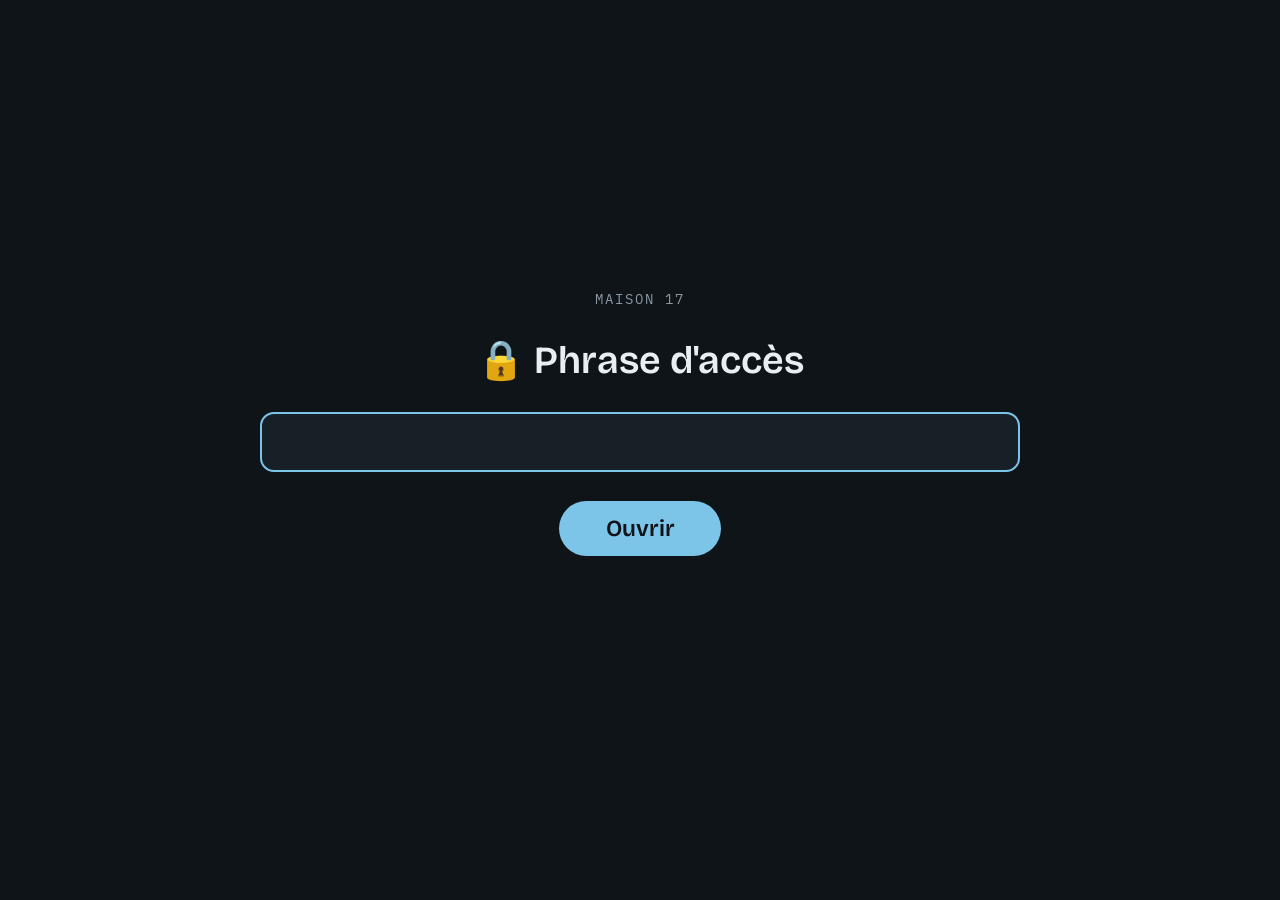
==== index.html @ 0fcbf911 "Données chiffrées : seule la météo reste libre d'accès - Historique, mesures, solaire, chauffage et " ====
<!doctype html>
<html lang="fr">
<head>
<meta charset="utf-8">
<meta name="viewport" content="width=device-width,initial-scale=1,viewport-fit=cover">
<title>Maison en direct</title>
<link rel="preconnect" href="https://fonts.googleapis.com">
<link rel="preconnect" href="https://fonts.gstatic.com" crossorigin>
<link rel="stylesheet" href="https://fonts.googleapis.com/css2?family=Bricolage+Grotesque:opsz,wght@12..96,400;12..96,600;12..96,700&family=IBM+Plex+Mono:wght@400;500&display=swap">
<style>
/* Écran de télé, lu à 3 m : colonne gauche heure + extérieur, grille des pièces à droite. Thème sombre unique pour ménager la dalle. */
:root{
  --u:1vw;                 /* secours pour les télés dont le navigateur ne connaît pas min() */
}
@supports (width:min(1vw,1vh)){:root{--u:min(1vw,1.7778vh);}}
:root{
  /* --u : unité qui tient compte de la hauteur : tout rentre aussi sur un écran plus allongé (iPhone à l'horizontale) */
  --nuit:#0f1418;        /* fond */
  --ardoise:#182027;     /* tuiles */
  --trait:#26313a;       /* séparateurs */
  --craie:#e8eef2;       /* texte principal */
  --brume:#8a99a5;       /* texte secondaire */
  --givre:#7cc4e8;       /* accent : froid / extérieur */
  --ok:#7fd1a0; --tiede:#f0c36a; --alerte:#f08a6a;
  --display:"Bricolage Grotesque",system-ui,"Segoe UI",Roboto,sans-serif;
  --mono:"IBM Plex Mono",ui-monospace,Menlo,Consolas,monospace;
  color-scheme:dark;
}
*{box-sizing:border-box}
html,body{height:100%;margin:0}
/* iPhone à l'horizontale : pas d'agrandissement automatique du texte par Safari */
html{-webkit-text-size-adjust:100%;text-size-adjust:100%}
body{background:var(--nuit);color:var(--craie);font-family:var(--display);overflow:hidden}
.ecran{height:100%;display:grid;grid-template-columns:minmax(0,1fr) minmax(0,2.1fr);gap:calc(var(--u)*2.2);padding:calc(var(--u)*2.6) calc(var(--u)*3.4);transition:transform 2s ease}
/* iPhone à l'horizontale : la page occupe tout l'écran (viewport-fit=cover), on garde le contenu à l'écart de l'encoche et de la barre du bas.
   Ignoré par les télés dont le navigateur ne connaît pas max() : la marge ci-dessus reste. */
@supports (padding:max(1px,2px)){.ecran{padding-left:max(calc(var(--u)*3.4),env(safe-area-inset-left,0px));padding-right:max(calc(var(--u)*3.4),env(safe-area-inset-right,0px));padding-bottom:max(calc(var(--u)*2.6),env(safe-area-inset-bottom,0px))}}
.gauche{display:flex;flex-direction:column;justify-content:space-between;gap:calc(var(--u)*0.7);min-width:0}
.heure{font-size:calc(var(--u)*4.7);font-weight:600;line-height:.9;letter-spacing:-.03em;font-variant-numeric:tabular-nums}
/* Raccourcis vers les autres pages, à droite de l'heure (liste RACCOURCIS en tête du script) */
.entete{display:flex;flex-direction:column}
/* Boutons en une rangée sous la date, de largeur égale, texte jamais coupé */
.raccourcis{display:flex;margin-top:calc(var(--u)*1)}
.raccourcis a{flex:1 1 0;min-width:0;max-width:calc(var(--u)*15);display:flex;flex-direction:column;justify-content:center;align-items:center;text-align:center;font-family:var(--display);font-size:calc(var(--u)*1.1);font-weight:500;line-height:1.15;color:var(--craie);text-decoration:none;background:var(--ardoise);border:2px solid var(--trait);border-radius:calc(var(--u)*0.7);padding:calc(var(--u)*0.45) calc(var(--u)*0.4)}
.raccourcis a+a{margin-left:calc(var(--u)*0.5)}
.raccourcis a:focus,.raccourcis a:hover{border-color:var(--givre);box-shadow:0 0 0 2px var(--givre);outline:none}
.raccourcis a .emo{margin:0 0 .15em;font-size:1.2em;line-height:1}
.raccourcis a span{color:var(--soleil)}
.raccourcis a .w{display:block;font-family:var(--mono);font-size:.8em;margin-top:.1em}
.date{font-size:calc(var(--u)*1.7);color:var(--brume);margin-top:calc(var(--u)*0.6);text-transform:capitalize}
/* Colonne de gauche en cadres, comme les tuiles des pièces */
.carte{background:var(--ardoise);border-radius:calc(var(--u)*0.9);padding:calc(var(--u)*0.75) calc(var(--u)*1.1)}
.dehors{display:flex;flex-direction:column;gap:calc(var(--u)*0.6)}
.vue-meteo .bascule-bloc,.vue-meteo .p15 .entete span{display:none}
.vue-meteo .volet{cursor:default}
.etiquette .lieu{color:var(--givre);text-decoration:none;text-transform:none;letter-spacing:.04em}
.etiquette .lieu:focus,.etiquette .lieu:hover{text-decoration:underline;outline:none}
.etiquette{font-family:var(--mono);font-size:calc(var(--u)*0.95);letter-spacing:.14em;text-transform:uppercase;color:var(--brume)}
.dehors .ligne{display:flex;align-items:center;gap:calc(var(--u)*1.2);margin-top:calc(var(--u)*0.4)}
.dehors .valeur{font-size:calc(var(--u)*4.1);font-weight:600;color:var(--givre);line-height:1;font-variant-numeric:tabular-nums}
.dehors .ciel-act{display:flex;flex:0 1 auto;min-width:0;overflow:hidden;line-height:1;text-align:center}
.dehors .ciel-act div+div{margin-left:calc(var(--u)*0.6)}
.dehors .ciel-act b{display:block;font-size:calc(var(--u)*2.2);font-weight:400}
.dehors .ciel-act span{display:block;margin-top:calc(var(--u)*0.3);font-family:var(--mono);font-size:calc(var(--u)*0.75);color:var(--brume);white-space:nowrap}
.emo{font-style:normal;margin-right:.35em}
.dehors .valeur small{font-size:.45em;font-weight:400;margin-left:.1em}
.dehors .hum{margin-left:auto;text-align:right;line-height:1.15;font-size:calc(var(--u)*1.7);font-variant-numeric:tabular-nums;color:var(--craie)}
.dehors .hum span{display:block;font-family:var(--mono);font-size:.5em;letter-spacing:.12em;text-transform:uppercase;color:var(--brume)}
.pression{font-size:calc(var(--u)*1.5);color:var(--brume);margin-top:calc(var(--u)*0.5);font-variant-numeric:tabular-nums}
.pression b{color:var(--craie);font-weight:600}
.pluie{margin:0;display:grid;grid-template-columns:minmax(0,1fr) auto;align-items:center;gap:calc(var(--u)*1)}
.pluie .resume{font-size:calc(var(--u)*1.4);color:var(--craie);line-height:1.2;padding-bottom:calc(var(--u)*1.1)}   /* recentre le texte sur les barres, sans les heures dessous */
.pluie .resume span{display:block;font-family:var(--mono);font-size:.55em;letter-spacing:.05em;text-transform:uppercase;color:var(--brume);margin-bottom:calc(var(--u)*0.3)}
.pluie .barres{display:flex;gap:calc(var(--u)*0.5);align-items:flex-end}
.pluie .q{display:flex;flex-direction:column;align-items:center;gap:calc(var(--u)*0.3)}
.pluie .b{width:calc(var(--u)*2.4);height:calc(var(--u)*2.4);border-radius:calc(var(--u)*0.3);background:var(--nuit);border:1px solid var(--trait);display:flex;align-items:flex-end;overflow:hidden}
.pluie .b i{display:block;width:100%}
.pluie .b i.sec{height:calc(var(--u)*0.25)!important;background:var(--brume)!important;opacity:.5}
.pluie .h{font-family:var(--mono);font-size:calc(var(--u)*0.75);color:var(--brume)}
/* Pluie dans l'heure de Météo-France : une barre de 9 cases (5 min puis 10 min), comme dans l'appli */
.pluie .mf{width:calc(var(--u)*14);padding-bottom:calc(var(--u)*0.2)}
.pluie .mf .bornes{display:flex;justify-content:space-between;font-family:var(--mono);font-size:calc(var(--u)*0.75);font-weight:500;color:var(--craie);margin-bottom:calc(var(--u)*0.25)}
.pluie .mf .cases{display:flex;height:calc(var(--u)*1.5);border-radius:calc(var(--u)*0.75);overflow:hidden}
.pluie .mf .cases i{display:block;height:100%;min-width:0;margin-left:2px;background:rgba(232,238,242,.13)}
.pluie .mf .cases i:first-child{margin-left:0}
.pluie .mf .reperes{position:relative;height:calc(var(--u)*1.35);font-family:var(--mono);font-size:calc(var(--u)*0.62);color:var(--brume)}
.pluie .mf .reperes span{position:absolute;top:0;padding-top:calc(var(--u)*0.4);transform:translateX(-50%);white-space:nowrap;border-left:1px solid transparent}
.pluie .mf .reperes span:before{content:"";position:absolute;left:50%;top:0;height:calc(var(--u)*0.3);border-left:1px solid var(--brume);opacity:.6}
.tendance{margin-top:calc(var(--u)*0.8)}
.dehors .carte .pression{margin-top:0}
.tendance svg{display:block;width:100%;height:calc(var(--u)*2.6);overflow:visible}
.tendance .graphe{display:grid;grid-template-columns:auto minmax(0,1fr) auto;gap:calc(var(--u)*0.6);align-items:stretch}
.tendance .echelle{display:flex;flex-direction:column;justify-content:space-between;font-family:var(--mono);font-size:calc(var(--u)*0.8);color:var(--brume);line-height:1;font-variant-numeric:tabular-nums}
.tendance .echelle.g{text-align:right}
.tendance .axe{display:flex;justify-content:space-between;font-family:var(--mono);font-size:calc(var(--u)*0.8);color:var(--brume);margin-top:calc(var(--u)*0.6)}

.jours{display:flex;flex-direction:column;gap:calc(var(--u)*0.12);margin-top:calc(var(--u)*0.35)}
.jour{display:grid;grid-template-columns:calc(var(--u)*4.2) minmax(0,1fr);align-items:center;gap:0 calc(var(--u)*0.8);font-size:calc(var(--u)*1.15);line-height:1.25}
.jour .j{color:var(--brume);text-transform:capitalize}
/* Évolution du temps dans la journée : un emoji par créneau (HEURES_JOUR) */
.jour .tps{display:flex;align-items:center;font-size:1.05em;line-height:1;background:rgba(255,255,255,.05);border:1px solid var(--trait);border-radius:calc(var(--u)*0.5);padding:calc(var(--u)*0.03) 0}
.jour .tps i{font-style:normal;flex:1 1 0;width:20%;min-width:0;text-align:center;overflow:hidden}
.jour .tps i.passe{opacity:.35}
.jour.heures{font-family:var(--mono);font-size:calc(var(--u)*0.7);line-height:.8;color:var(--brume)}
.jour.heures .tps{font-size:1em;background:none;border-color:transparent;padding:0}
.jour .tps b{flex:none;font-weight:400;font-size:.95em;font-variant-numeric:tabular-nums;white-space:nowrap;text-align:right}
.jour .tps .mn{width:calc(var(--u)*2.3);color:var(--brume)}
.jour .tps .mx{width:calc(var(--u)*2.6)}
.jour .tps .pl{width:calc(var(--u)*3.6);padding-right:calc(var(--u)*0.4);color:var(--givre);font-family:var(--mono);font-size:.7em}
.jour.heures .tps b{font-size:1em}
.jour.heures .tps .pl{font-size:1.3em}
.etat{font-family:var(--mono);font-size:calc(var(--u)*0.9);color:var(--brume)}
.etat.erreur{color:var(--alerte)}
.pieces{display:grid;grid-template-columns:repeat(4,minmax(0,1fr));grid-auto-rows:1fr;gap:calc(var(--u)*1.2);min-width:0}
.piece{background:var(--ardoise);border-radius:calc(var(--u)*1);padding:calc(var(--u)*1.4) calc(var(--u)*1.6);display:flex;flex-direction:column;justify-content:space-between;gap:calc(var(--u)*0.6);position:relative;min-width:0}
.piece.principale{grid-column:span 2}
.piece h2{margin:0;font-size:calc(var(--u)*1.45);font-weight:600;line-height:1.15}
.temp{font-size:calc(var(--u)*4);font-weight:700;line-height:1;font-variant-numeric:tabular-nums}
.principale .temp{font-size:calc(var(--u)*5.6)}
.temp small{font-size:.45em;font-weight:400;color:var(--brume);margin-left:.08em}
.bas{display:flex;align-items:center;justify-content:space-between;gap:calc(var(--u)*0.8);flex-wrap:wrap}
.pastille{font-family:var(--mono);font-size:calc(var(--u)*0.95);padding:calc(var(--u)*0.25) calc(var(--u)*0.7);border-radius:99px;border:1px solid currentColor;white-space:nowrap}
.p-froid{color:var(--givre)} .p-ok{color:var(--ok)} .p-tiede{color:var(--tiede)} .p-alerte{color:var(--alerte)} .p-gris{color:var(--brume)}
.chauffe{font-size:calc(var(--u)*1.2);color:var(--craie);white-space:nowrap}
.chauffe span{color:var(--brume)}
.humid{font-size:calc(var(--u)*1.5);color:var(--craie);font-variant-numeric:tabular-nums}
.humid span{color:var(--brume);font-size:.75em}
.maj{font-family:var(--mono);font-size:calc(var(--u)*0.85);color:var(--brume)}
/* Volet roulant qui couvre toute la partie intérieure ; fermé par défaut */
.zone{position:relative;min-width:0;overflow:hidden;border-radius:calc(var(--u)*1)}
.zone .pieces{height:100%}
.volet{position:absolute;top:0;right:0;bottom:0;left:0;   /* pas de inset : inconnu des navigateurs des télés Samsung avant 2022 */
  z-index:2;display:flex;flex-direction:column;align-items:center;justify-content:center;gap:calc(var(--u)*1);
  border-radius:calc(var(--u)*1);cursor:pointer;color:var(--craie);text-align:center;
  background:repeating-linear-gradient(180deg,#1b242c 0,#1b242c calc(var(--u)*3.4),#141b21 calc(var(--u)*3.4),#141b21 calc(var(--u)*3.6));
  transition:transform .8s cubic-bezier(.6,0,.3,1),visibility 0s linear 0s}
.volet .grand{font-size:calc(var(--u)*6);line-height:1}
/* Prévisions à 15 jours affichées sur le volet fermé */
.volet.p15{justify-content:flex-start;align-items:stretch;text-align:left;padding:calc(var(--u)*1.8) calc(var(--u)*1.8) calc(var(--u)*2.6)}
.p15 .entete{display:flex;justify-content:space-between;align-items:baseline;gap:calc(var(--u)*1);margin-bottom:calc(var(--u)*1.2)}
.p15 .entete b{font-size:calc(var(--u)*1.9);font-weight:600}
.p15 .entete span{font-family:var(--mono);font-size:calc(var(--u)*0.95);letter-spacing:.12em;text-transform:uppercase;color:var(--brume)}
.p15 .grille{flex:1;display:grid;grid-template-columns:repeat(5,minmax(0,1fr));grid-template-rows:repeat(3,minmax(0,1fr));gap:calc(var(--u)*0.9)}
.p15 .jc{background:rgba(15,20,24,.72);border:1px solid var(--trait);border-radius:calc(var(--u)*0.8);padding:calc(var(--u)*0.9) calc(var(--u)*0.7);display:flex;flex-direction:column;justify-content:space-between;min-width:0}
.p15 .jc.loin{opacity:.6}
.p15 .jc .d{font-size:calc(var(--u)*1.25);color:var(--brume);text-transform:capitalize;white-space:nowrap}
.p15 .jc .d b{color:var(--craie);font-weight:600}
.p15 .jc .e{display:grid;grid-template-columns:repeat(3,minmax(0,1fr));text-align:center;line-height:1}
.p15 .jc .e b{display:block;font-size:calc(var(--u)*2.1);font-weight:400}
.p15 .jc .e span{display:block;margin-top:calc(var(--u)*0.2);font-family:var(--mono);font-size:calc(var(--u)*0.65);color:var(--brume)}
.p15 .jc .c{font-size:calc(var(--u)*1.05);color:var(--brume);white-space:nowrap;overflow:hidden;text-overflow:ellipsis}
.p15 .jc .c i{font-style:normal;font-family:var(--mono);font-size:.9em;color:var(--givre);margin-left:.4em}
.p15 .jc .t4{display:grid;grid-template-columns:repeat(4,minmax(0,1fr));gap:calc(var(--u)*0.35);text-align:center}
.p15 .jc .t4 span{display:block;font-family:var(--mono);font-size:calc(var(--u)*0.68);color:var(--brume);letter-spacing:.04em}
.p15 .jc .t4 .bar{height:calc(var(--u)*2.6);display:flex;align-items:flex-end;justify-content:center;margin-bottom:calc(var(--u)*0.3)}
.p15 .jc .t4 .bar i{display:block;width:58%;border-radius:calc(var(--u)*0.25) calc(var(--u)*0.25) 0 0;min-height:3px}
.p15 .jc .t4 b{display:block;font-size:calc(var(--u)*1.15);font-weight:600;font-variant-numeric:tabular-nums}
.volet .titre{font-size:calc(var(--u)*2.6);font-weight:600}
.volet .aide{font-family:var(--mono);font-size:calc(var(--u)*1);letter-spacing:.12em;text-transform:uppercase;color:var(--brume)}
.volet .poignee{position:absolute;bottom:calc(var(--u)*1.2);width:calc(var(--u)*8);height:calc(var(--u)*0.5);border-radius:99px;background:var(--trait)}
.ouvert .volet{transform:translateY(-101%);visibility:hidden;transition:transform .8s cubic-bezier(.6,0,.3,1),visibility 0s linear .8s}
.ferme .pieces{visibility:hidden}
.bascule{align-self:flex-start;font-family:var(--mono);font-size:calc(var(--u)*0.95);padding:calc(var(--u)*0.4) calc(var(--u)*1.1);border-radius:99px;border:1px solid var(--trait);background:var(--ardoise);color:var(--craie);cursor:pointer}
.bascule:hover{border-color:var(--givre)}
.pied{display:flex;justify-content:space-between;gap:calc(var(--u)*0.6);flex-wrap:wrap}
.ciel-tuile{position:absolute;top:calc(var(--u)*1.1);right:calc(var(--u)*1.3);display:flex;text-align:center;line-height:1}
.ciel-tuile div+div{margin-left:calc(var(--u)*1)}
.ciel-tuile b{display:block;font-size:calc(var(--u)*2.4);font-weight:400}
.ciel-tuile span{display:block;margin-top:calc(var(--u)*0.3);font-family:var(--mono);font-size:calc(var(--u)*0.8);color:var(--brume)}
.pile{font-family:var(--mono);font-size:calc(var(--u)*0.85);color:var(--alerte)}
/* Mise en page « téléphone » en portrait seulement : à l'horizontale, l'iPhone garde la mise en page de la télé, qui tient sur un écran */
@media (max-width:800px) and (orientation:portrait){
  body{overflow:auto}
  .ecran{grid-template-columns:1fr;height:auto;padding:16px}
  .heure{font-size:18vw}.date{font-size:5vw}.dehors .valeur{font-size:14vw}.dehors .hum{font-size:5vw}
  .pieces{grid-template-columns:1fr 1fr}.piece{padding:14px}.piece h2{font-size:4.5vw}.temp,.principale .temp{font-size:11vw}
  .raccourcis{margin-top:3vw}.raccourcis a{max-width:none;font-size:3.4vw;padding:1.8vw 1vw;border-radius:2.5vw}.raccourcis a+a{margin-left:2vw}
  .etiquette,.pastille,.maj,.etat,.pile,.bascule{font-size:3vw}.pression{font-size:3.6vw}.pluie .resume{font-size:4vw}.pluie .mf{width:52vw}.pluie .mf .bornes{font-size:2.6vw}.pluie .mf .cases{height:5vw;border-radius:2.5vw}.pluie .mf .reperes{height:4.5vw;font-size:2.2vw}.pluie .b{width:8vw;height:10vw}.pluie .h{font-size:2.6vw}.p15 .grille{grid-template-columns:repeat(3,minmax(0,1fr));grid-template-rows:none}.p15 .jc .d,.p15 .jc .c{font-size:3.2vw}.p15 .jc .t4 b{font-size:4vw}.p15 .jc .t4 .bar{height:8vw}.p15 .jc .t4 span{font-size:2.4vw}.p15 .jc .e b{font-size:6vw}.p15 .jc .e span{font-size:2.2vw}.p15 .entete b{font-size:5vw}.p15 .entete span{font-size:2.6vw}.tendance svg{height:14vw}.tendance .echelle{font-size:2.6vw}.tendance .axe{font-size:2.6vw}.jour{font-size:4vw;grid-template-columns:11vw minmax(0,1fr)}.jour .tps .mn{width:7vw}.jour .tps .mx{width:8vw}.jour .tps .pl{width:11vw}.jour.heures{font-size:2.6vw}.dehors .ciel-act b{font-size:8vw}.dehors .ciel-act span{font-size:2.4vw}.humid{font-size:4vw}.chauffe{font-size:3.2vw}.ciel-tuile{top:12px;right:12px}.ciel-tuile b{font-size:6vw}.ciel-tuile span{font-size:2.4vw}
}
/* Tuiles teintées selon le confort : chiffre en couleur, bordure et fond légèrement colorés, pastille pleine */
.piece{border-left:calc(var(--u)*0.3) solid var(--c,var(--trait));background:linear-gradient(135deg,var(--fond,var(--ardoise)) 0%,var(--ardoise) 75%)}
.piece .temp{color:var(--c,var(--craie))}
.piece .pastille{background:var(--c,transparent);border-color:var(--c,currentColor);color:var(--nuit);font-weight:500}
.piece .pastille.p-gris{background:transparent;color:var(--brume)}
.piece.e-froid{--c:var(--givre);--fond:#173447}
.piece.e-ok{--c:var(--ok);--fond:#173a2a}
.piece.e-tiede{--c:var(--tiede);--fond:#3d3218}
.piece.e-alerte{--c:var(--alerte);--fond:#43231a}
.piece.vieux{opacity:.7}
/* Téléphone : bordure d'épaisseur fixe, sinon trop fine */
@media (max-width:800px) and (orientation:portrait),(max-height:500px) and (orientation:landscape){.piece{border-left-width:4px}}
/* Téléphone à l'horizontale (écran bas) : tout doit tenir sur la hauteur de l'écran.
   Le bouton « Ouvrir le volet » est retiré (toucher le volet suffit) et la colonne de gauche est un peu resserrée. */
@media (max-height:500px) and (orientation:landscape){
  .ecran{grid-template-rows:minmax(0,1fr)}
  .gauche{overflow:hidden;gap:calc(var(--u)*0.5)}
  .bascule-bloc{display:none}
  .raccourcis{margin-top:calc(var(--u)*0.6)}
  .raccourcis a{padding-top:calc(var(--u)*0.3);padding-bottom:calc(var(--u)*0.3)}
  .dehors{gap:calc(var(--u)*0.5)}
  .tendance{margin-top:calc(var(--u)*0.5)}
  .tendance svg{height:calc(var(--u)*2.2)}
  .tendance .axe{margin-top:calc(var(--u)*0.4)}
  .jour{line-height:1.12}
}
@media (prefers-reduced-motion:reduce){.ecran,.volet{transition:none!important}}
/* ===== Télés anciennes (Samsung 2018…) : navigateur sans grille CSS ni « gap » en flexbox.
   Même mise en page refaite en flexbox, avec des marges à la place des « gap ». Ignoré par les navigateurs récents. ===== */
@supports not (display:grid){
  .ecran{display:flex;align-items:stretch}
  .gauche{flex:1 1 0%;width:0}
  .zone{flex:2.1 1 0%;width:0;margin-left:calc(var(--u)*2.2)}
  .gauche>*{flex-shrink:0}   /* sinon les cadres s'écrasent et se chevauchent */
  .gauche>*+*{margin-top:calc(var(--u)*0.7)}
  .dehors>*+*{margin-top:calc(var(--u)*0.6)}
  .dehors .ligne>*+*{margin-left:calc(var(--u)*1.2)}
  .dehors .ligne .hum{margin-left:auto}
  .pluie{display:flex;align-items:center;justify-content:space-between}
  .pluie .resume{flex:1 1 auto;min-width:0;margin-right:calc(var(--u)*1)}
  .pluie .q+.q{margin-left:calc(var(--u)*0.5)}
  .pluie .q>*+*{margin-top:calc(var(--u)*0.3)}
  .tendance .graphe{display:flex;align-items:stretch}
  .tendance .graphe>div:nth-child(2){flex:1 1 auto;min-width:0;margin:0 calc(var(--u)*0.6)}
  .jours>*+*{margin-top:calc(var(--u)*0.15)}
  .jour{display:flex;align-items:baseline}
  .jour .j{flex:none;width:calc(var(--u)*4.6)}
  .jour .tps{flex:1 1 auto;min-width:0;margin:0 calc(var(--u)*0.8)}
  .jour .tps i{width:20%}
  /* Pièces : 4 par ligne, le salon compte double, sur 2 lignes qui remplissent la hauteur */
  .zone .pieces{position:absolute;top:0;right:0;bottom:0;left:0;height:auto;display:flex;flex-wrap:wrap;align-content:stretch;margin:calc(var(--u)*-0.6)}
  .piece{width:calc(25% - var(--u)*1.2);height:calc(50% - var(--u)*1.2);margin:calc(var(--u)*0.6)}
  .piece.principale{width:calc(50% - var(--u)*1.2)}
  .bas>*+*,.pied>*+*{margin-left:calc(var(--u)*0.8)}
  .volet:not(.p15)>*+*{margin-top:calc(var(--u)*1)}
  /* Volet : 15 jours en 5 colonnes × 3 lignes */
  .p15 .grille{display:flex;flex-wrap:wrap;align-content:stretch;gap:0;margin:calc(var(--u)*-0.45)}
  .p15 .jc{width:calc(20% - var(--u)*0.9);margin:calc(var(--u)*0.45)}
  .p15 .jc .t4{display:flex}
  .p15 .jc .e{display:flex}
  .p15 .jc .e>div{flex:1 1 0%;min-width:0}
  .p15 .jc .t4>div{flex:1 1 0%;min-width:0}
  .p15 .jc .t4>div+div{margin-left:calc(var(--u)*0.35)}
}
</style>
<script>
/* Vue « météo seule » installable comme une appli (iPhone : Partager → Sur l'écran d'accueil ; Android : Installer l'application).
   Pas d'adresse de départ dans le manifeste : l'appli démarre sur l'adresse ouverte, donc avec ?lieu=… si le lien en a un. */
if (/[?&]vue=meteo\b/.test(location.search)) (function(){
  function lien(rel, href, extra){ var l = document.createElement("link"); l.rel = rel; l.href = href; if (extra) l.sizes = extra; document.head.appendChild(l); }
  function meta(nom, val){ var m = document.createElement("meta"); m.name = nom; m.content = val; document.head.appendChild(m); }
  lien("manifest", "app/meteo.webmanifest");
  lien("apple-touch-icon", "app/meteo-180.png", "180x180");
  lien("icon", "app/meteo-192.png", "192x192");
  meta("theme-color", "#0f1418");
  meta("apple-mobile-web-app-capable", "yes");
  meta("mobile-web-app-capable", "yes");
  meta("apple-mobile-web-app-status-bar-style", "black");
  meta("apple-mobile-web-app-title", "Météo");
})();
</script>
<script src="verrou.js"></script>
<script src="veille.js"></script>
</head>
<body>
<main class="ecran" id="ecran">
  <section class="gauche">
    <div class="entete">
      <div>
        <div class="heure" id="heure">--:--</div>
        <div class="date" id="date"></div>
      </div>
      <nav class="raccourcis" id="raccourcis" aria-label="Autres pages"></nav>
    </div>
    <div class="dehors">
      <div class="carte">
        <div class="etiquette"><i class="emo">🌳</i>Dehors<span id="dehors-lieu"></span></div>
        <div class="ligne"><div class="valeur" id="ext-t">--<small>°C</small></div><div class="ciel-act" id="ciel-act" aria-hidden="true"></div><div class="hum" id="ext-h"><i class="emo">💧</i>--</div></div>
      </div>
      <div class="carte"><div class="pluie" id="pluie"></div></div>
      <div class="carte">
        <div class="pression" id="pression"></div>
        <div class="tendance" id="tendance"></div>
      </div>
    </div>
    <div class="previsions carte">
      <div class="etiquette"><i class="emo">📅</i>Prévisions · <a class="lieu" id="lieu" href="lieux.html" onclick="if (VUE_METEO) this.href = 'lieux.html?retour=meteo'">📍 Sainte-Foy-lès-Lyon</a></div>
      <div class="jours" id="jours"><div class="maj">Chargement…</div></div>
    </div>
    <div class="bascule-bloc">
      <button class="bascule" id="bascule" type="button" aria-pressed="false">🏠 Ouvrir le volet</button>
      <div class="etat" id="etat" style="margin-top:calc(var(--u)*0.6)">Connexion à Mobile Alerts…</div>
    </div>
  </section>
  <section class="zone ferme" id="zone">
    <div class="pieces" id="pieces"></div>
    <div class="volet" id="volet" role="button" tabindex="0" aria-label="Ouvrir le volet des températures intérieures">
      <div class="grand">🏠</div>
      <div class="titre">Intérieur</div>
      <div class="aide">Toucher pour afficher les températures</div>
      <div class="poignee"></div>
    </div>
  </section>
</main>

<script>
/* Vue « météo seule » (meteo.html renvoie ici avec ?vue=meteo) : ni capteurs, ni volet, ni liens vers les autres pages */
var VUE_METEO = /[?&]vue=meteo\b/.test(location.search);
if (VUE_METEO) { document.documentElement.classList.add("vue-meteo"); document.title = "Météo"; }
/* ===== Raccourcis vers les autres pages du site (ajouter une ligne pour chaque nouvelle page) ===== */
var RACCOURCIS = [
  { lien: "historique.html", texte: "📈 Courbes" },
  { lien: "energie.html",    texte: "☀️ Énergie", id: "racc-energie" },
  { lien: "bilans.html",     texte: "📊 Bilans" },
  { lien: "photos.html",     texte: "🖼️ Photos" }
];
/* ===== Réglages : tu peux modifier les noms et l'ordre ici ===== */
var CAPTEURS = [
  { id: "salon", cle: "dehors", nom: "Dehors", emo: "🌳", dehors: true },   // sonde extérieure de la station du salon
  { id: "salon", nom: "Salon", emo: "🛋️", exterieur: true },
  { id: "chambre-c", nom: "Chambre C.", emo: "🛏️" },
  { id: "chambre-parents", nom: "Chambre parents", emo: "🛏️" },
  { id: "chambre-y", nom: "Chambre Y.", emo: "🛏️" },
  { id: "bureau", nom: "Bureau", emo: "💻" },
  { id: "sdb-filles", nom: "SdB filles", emo: "🛁", sdb: true },
  { id: "sdb-parents", nom: "SdB parents", emo: "🛁", sdb: true }
];
var RAFRAICHIR_MIN = 7;     // Mobile Alerts met à jour environ toutes les 7 min
var VIEUX_MIN = 45;
var HEURES_JOUR = [7, 10, 13, 16, 19];   // créneaux affichés en emoji pour chaque jour des prévisions
var JOURS_PREVISION = 7;   // aujourd'hui + 6 jours (Open-Meteo va jusqu'à 16)
var VOLET_MIN = 3;          // le volet se referme tout seul au bout de 3 min
var MAISON = { nom: "Sainte-Foy-lès-Lyon", lat: 45.73, lon: 4.80 };   // 69110
/* Lieu de la météo : choisi sur la page lieux.html (gardé sur l'appareil), la maison par défaut */
var LIEU = (function(){
  try { var e = JSON.parse(localStorage.getItem("maison17-meteo")); if (e && e.accueil && typeof e.accueil.lat === "number") return e.accueil; } catch (x) {}
  return MAISON;
})();
/* Page Chauffage : raccourci seulement sur les appareils où le jeton de réglage a été saisi (pas sur la télé),
   et aussi dans l'appli installée sur l'écran d'accueil : sur iPhone elle a son propre stockage, séparé de Safari,
   et pas de barre d'adresse, donc il faut ce raccourci pour y coller le jeton une première fois */
var APPLI_INSTALLEE = window.navigator.standalone === true ||
  (window.matchMedia && window.matchMedia("(display-mode: standalone)").matches);
try { if (APPLI_INSTALLEE || localStorage.getItem("maison17-jeton-chauffage")) RACCOURCIS.push({ lien: "chauffage.html", texte: "🔥 Chauffage" }); } catch (x) {}
if (VUE_METEO) RACCOURCIS = [{ lien: "lieux.html?retour=meteo", texte: "📍 Lieu" }];
/* Lien partagé avec un lieu, ex. meteo.html?lieu=meze : la première ouverture règle ce lieu sur l'appareil,
   ensuite le choix fait sur place (📍 Lieu) reste prioritaire même si le lien garde ?lieu= */
(function(){
  var m = location.search.match(/[?&]lieu=([^&]+)/);
  if (!m) return;
  var nom = decodeURIComponent(m[1].replace(/\+/g, " ")), e = null;
  try { e = JSON.parse(localStorage.getItem("maison17-meteo")); } catch (x) {}
  if (e && e.lien === nom) return;
  fetch("https://geocoding-api.open-meteo.com/v1/search?count=5&language=fr&format=json&name=" + encodeURIComponent(nom))
    .then(function(r){ return r.json(); })
    .then(function(j){
      var r = (j.results || []).filter(function(x){ return x.country_code === "FR"; })[0] || (j.results || [])[0];
      if (!r) return;
      var fr = r.country_code === "FR", dep = fr && r.postcodes && r.postcodes[0] ? r.postcodes[0].slice(0, 2) : "";
      var l = { nom: r.name, code: fr ? dep : r.country_code, lat: +r.latitude.toFixed(3), lon: +r.longitude.toFixed(3) };
      try { localStorage.setItem("maison17-meteo", JSON.stringify({ accueil: l, favoris: [l], historique: [l], lien: nom, tri: "ajout" })); } catch (x) { return; }
      location.reload();
    }).catch(function(){});
})();
var LIEU_MAISON = Math.abs(LIEU.lat - MAISON.lat) < 0.01 && Math.abs(LIEU.lon - MAISON.lon) < 0.01;         // au-delà, la tuile est grisée
/* =============================================================== */

/* Télés anciennes sans min() en CSS : on calcule l'unité --u en JavaScript (même formule), pour que tout tienne en hauteur
   malgré la barre d'adresse du navigateur de la télé. */
if (!(window.CSS && CSS.supports && CSS.supports("width", "min(1vw,1vh)"))) {
  var uniteTele = function(){
    var u = Math.min(window.innerWidth / 100, window.innerHeight * 1.7778 / 100);
    document.documentElement.style.setProperty("--u", u.toFixed(2) + "px");
  };
  uniteTele();
  window.addEventListener("resize", uniteTele);
}

function el(id){ return document.getElementById(id); }
function fmt(n){ return (Math.round(n * 10) / 10).toFixed(1).replace(".", ","); }

function horloge(){
  var d = new Date();
  el("heure").textContent = d.toLocaleTimeString("fr-FR", { hour: "2-digit", minute: "2-digit" });
  el("date").textContent = d.toLocaleDateString("fr-FR", { weekday: "long", day: "numeric", month: "long" });
}

function pastilleTemp(t, sdb){
  var bas = sdb ? 19 : 18, haut = sdb ? 24 : 22.5;
  if (t < bas - 2) return ["p-froid", "Froid"];
  if (t < bas) return ["p-froid", "Frais"];
  if (t <= haut) return ["p-ok", "Confort"];
  if (t <= haut + 2) return ["p-tiede", "Chaud"];
  return ["p-alerte", "Très chaud"];
}
function pastilleDehors(t){
  if (t < 0) return ["p-froid", "Gel"];
  if (t < 10) return ["p-froid", "Froid"];
  if (t < 25) return ["p-ok", "Doux"];
  if (t < 30) return ["p-tiede", "Chaud"];
  return ["p-alerte", "Canicule"];
}
function humTexte(h){
  if (h < 35) return " · sec";
  if (h > 65) return " · humide";
  return "";
}

function construire(){
  var html = "";
  CAPTEURS.forEach(function(c){
    html += '<article class="piece' + (c.principale ? " principale" : "") + '" id="p-' + (c.cle || c.id) + '">' +
      '<h2>' + (c.emo ? '<i class="emo">' + c.emo + '</i>' : '') + c.nom + '</h2>' +
      (c.dehors ? '<div class="ciel-tuile" id="ciel-tuile" aria-hidden="true"></div>' : '') +
      '<div class="temp">--<small>°C</small></div>' +
      '<div class="bas"><span class="pastille p-gris">En attente</span><span class="humid"></span>' +
      (c.radiateur ? '<span class="chauffe" id="chauffe-' + c.radiateur + '"></span>' : '') + '</div>' +
      '<div class="pied"><span class="maj"></span><span class="pile" hidden>Pile faible</span></div>' +
    '</article>';
  });
  el("pieces").innerHTML = html;
}

function afficher(appareils){
  var parId = {};
  appareils.forEach(function(a){ parId[String(a.deviceid).toUpperCase()] = a; });
  var maintenant = Date.now() / 1000;

  CAPTEURS.forEach(function(c){
    var tuile = el("p-" + (c.cle || c.id)), a = parId[c.id];
    if (!tuile) return;
    var m = a && a.measurement;
    if (m && c.dehors) m = { t1: m.t2, h: m.h2, ts: m.ts, lb: m.lb };   // tuile Dehors : sonde extérieure
    if (!m || typeof m.t1 !== "number") {
      tuile.querySelector(".pastille").className = "pastille p-gris";
      tuile.querySelector(".pastille").textContent = "Pas de donnée";
      return;
    }
    tuile.querySelector(".temp").innerHTML = fmt(m.t1) + "<small>°C</small>";
    var p = c.dehors ? pastilleDehors(m.t1) : pastilleTemp(m.t1, c.sdb);
    var pas = tuile.querySelector(".pastille");
    pas.className = "pastille " + p[0]; pas.textContent = p[1];
    ["e-froid", "e-ok", "e-tiede", "e-alerte"].forEach(function(e){ tuile.classList.remove(e); });
    tuile.classList.add("e-" + p[0].slice(2));   // teinte de la tuile
    tuile.querySelector(".humid").innerHTML = (typeof m.h === "number") ? Math.round(m.h) + "<span>% hum." + humTexte(m.h) + "</span>" : "";
    var ts = m.ts || a.lastseen || 0;
    var age = Math.max(0, Math.round((maintenant - ts) / 60));
    tuile.querySelector(".maj").textContent = ts ? (age < 1 ? "à l'instant" : "il y a " + age + " min") : "";
    tuile.classList.toggle("vieux", ts && age > VIEUX_MIN);
    tuile.querySelector(".pile").hidden = !(a.lowbattery || m.lb);

    /* La carte Dehors du haut est remplie par la météo (Météo-France) ; la sonde extérieure reste sur la tuile Dehors de la vue intérieure */
  });
}

function lireJson(r){ if (!r.ok) throw new Error("HTTP " + r.status); return r.json(); }
function valider(j){ if (!j || !j.devices) throw new Error("réponse inattendue"); return j; }
/* Mesures déposées (chiffrées) par la tâche automatique du dépôt, déchiffrées par verrou.js */
function relais(){
  return fetch("data.json?t=" + Date.now(), { cache: "no-store" }).then(lireJson).then(valider);
}
function ok(j, source){
  afficher(j.devices);
  var etat = el("etat"); etat.className = "etat";
  etat.textContent = "Mobile Alerts" + source + " · vérifié à " + new Date().toLocaleTimeString("fr-FR", { hour: "2-digit", minute: "2-digit" });
}
/* Radiateur Carrera (Home-SmartLink) : mode et consigne, publiés par la tâche dans chauffage.json (lecture seule) */
function chauffage(){
  fetch("chauffage.json?t=" + Date.now(), { cache: "no-store" }).then(lireJson).then(function(j){
    var vieux = !j.maj || (Date.now() - new Date(j.maj).getTime()) > 60 * 60 * 1000;   // plus d'une heure : on n'affiche plus rien
    (j.pieces || []).forEach(function(p){
      var z = el("chauffe-" + p.numero);
      if (!z) return;
      if (!j.disponible || vieux) { z.innerHTML = ""; return; }
      var txt = '<i class="emo">🔥</i>' + p.mode;
      if ((p.mode_code === 3 || p.mode_code === 4) && typeof p.consigne_actuelle === "number")
        txt += ' <span>· consigne</span> ' + Math.round(p.consigne_actuelle) + '°';
      z.innerHTML = txt;
    });
  }).catch(function(){});
}
function charger(){
  chauffage();
  /* Mobile Alerts refuse les appels directs depuis un navigateur : on lit la copie publiée par le dépôt */
  relais().then(function(j){ ok(j, ""); })
    .catch(function(e){
      var etat = el("etat"); etat.className = "etat erreur";
      etat.textContent = "Mesures indisponibles (" + e.message + "). Nouvel essai dans " + RAFRAICHIR_MIN + " min.";
    });
}

/* ===== Météo (Open-Meteo, gratuit, sans clé) ===== */
function emoji(code, jour){
  if (code === 0) return jour === false ? "🌙" : "☀️";
  if (code === 1) return jour === false ? "🌙" : "🌤️";
  if (code === 2) return jour === false ? "☁️" : "⛅";
  if (code === 3) return "☁️";
  if (code === 45 || code === 48) return "🌫️";
  if (code >= 51 && code <= 57) return "🌦️";
  if (code >= 61 && code <= 67) return "🌧️";
  if (code >= 71 && code <= 77) return "❄️";
  if (code >= 80 && code <= 82) return "🌦️";
  if (code === 85 || code === 86) return "🌨️";
  if (code >= 95) return "⛈️";
  return "";
}
function ciel(code){
  if (code === 0) return "Ensoleillé";
  if (code <= 2) return "Éclaircies";
  if (code === 3) return "Couvert";
  if (code === 45 || code === 48) return "Brouillard";
  if (code >= 51 && code <= 57) return "Bruine";
  if (code >= 61 && code <= 67) return "Pluie";
  if (code >= 71 && code <= 77) return "Neige";
  if (code >= 80 && code <= 82) return "Averses";
  if (code === 85 || code === 86) return "Averses de neige";
  if (code >= 95) return "Orage";
  return "—";
}
/* Temps actuel et dans 2 h (carte Dehors du haut) */
function cielProchain(m){
  var h = m.hourly, i = h.time.indexOf(m.current.time.slice(0, 13) + ":00");
  var html = '<div><b>' + emoji(m.current.weather_code, m.current.is_day !== 0) + '</b><span>maint.</span></div>';
  [2].forEach(function(n){
    var j = i >= 0 ? i + n : -1;
    if (j >= 0 && j < h.time.length && typeof h.weather_code[j] === "number")
      html += '<div><b>' + emoji(h.weather_code[j], !h.is_day || h.is_day[j] !== 0) + '</b><span>dans ' + n + ' h</span></div>';
  });
  return html;
}
/* Tuile Dehors : temps actuel et temps à midi (celui du lendemain une fois midi passé) */
function cielTuileDehors(m){
  var z = el("ciel-tuile");
  if (!z || typeof m.current.weather_code !== "number") return;
  var auj = m.current.time.slice(0, 10), heure = +m.current.time.slice(11, 13);
  var cible = auj + "T12:00", libelle = "12 h";
  if (heure >= 13) {
    var d = new Date(auj + "T12:00"); d.setDate(d.getDate() + 1);
    cible = d.getFullYear() + "-" + ("0" + (d.getMonth() + 1)).slice(-2) + "-" + ("0" + d.getDate()).slice(-2) + "T12:00";
    libelle = "dem. 12 h";
  }
  var i = m.hourly.time.indexOf(cible), html = '<div><b>' + emoji(m.current.weather_code, m.current.is_day !== 0) + '</b><span>maint.</span></div>';
  if (i >= 0 && typeof m.hourly.weather_code[i] === "number") html += '<div><b>' + emoji(m.hourly.weather_code[i], true) + '</b><span>' + libelle + '</span></div>';
  z.innerHTML = html;
}
/* Courbe de la pression d'aujourd'hui (0 h à 24 h) : passé en trait plein, prévision en pointillés */
function courbePression(m){
  var jour = m.current.time.slice(0, 10), h = m.hourly, pts = [];
  for (var i = 0; i < h.time.length; i++) {
    if (h.time[i].slice(0, 10) === jour && typeof h.pressure_msl[i] === "number") {
      pts.push({ x: +h.time[i].slice(11, 13), y: h.pressure_msl[i] });
    }
  }
  if (pts.length < 2) { el("tendance").innerHTML = ""; return; }
  var ys = pts.map(function(p){ return p.y; });
  var mini = Math.min.apply(null, ys), maxi = Math.max.apply(null, ys);
  var milieu = (mini + maxi) / 2, ecart = Math.max(maxi - mini, 4);   // au moins 4 hPa d'amplitude pour ne pas exagérer
  var bas = milieu - ecart / 2, haut = milieu + ecart / 2;
  var L = 240, H = 50;
  function X(x){ return (x / 23 * L).toFixed(1); }
  function Y(y){ return (H - (y - bas) / (haut - bas) * H).toFixed(1); }
  var maint = new Date(m.current.time), hx = maint.getHours() + maint.getMinutes() / 60;
  var passe = pts.filter(function(p){ return p.x <= Math.ceil(hx); });
  var futur = pts.filter(function(p){ return p.x >= Math.floor(hx); });
  function trace(liste){ return liste.map(function(p, k){ return (k ? "L" : "M") + X(p.x) + " " + Y(p.y); }).join(" "); }
  /* valeur à l'heure actuelle, interpolée */
  var a = pts[0], b = pts[pts.length - 1];
  for (var k = 0; k < pts.length - 1; k++) if (pts[k].x <= hx && pts[k + 1].x >= hx) { a = pts[k]; b = pts[k + 1]; break; }
  var yn = a.x === b.x ? a.y : a.y + (b.y - a.y) * (hx - a.x) / (b.x - a.x);
  var svg = '<svg viewBox="0 0 ' + L + ' ' + H + '" preserveAspectRatio="none" role="img" aria-label="Pression aujourd\'hui, de ' + Math.round(mini) + ' à ' + Math.round(maxi) + ' hPa">' +
    '<line x1="0" x2="' + L + '" y1="' + Y(milieu) + '" y2="' + Y(milieu) + '" stroke="var(--trait)" stroke-width="1" vector-effect="non-scaling-stroke"/>' +
    (passe.length > 1 ? '<path d="' + trace(passe) + '" fill="none" stroke="var(--givre)" stroke-width="2.5" stroke-linejoin="round" stroke-linecap="round" vector-effect="non-scaling-stroke"/>' : '') +
    (futur.length > 1 ? '<path d="' + trace(futur) + '" fill="none" stroke="var(--givre)" stroke-width="2" stroke-dasharray="4 4" opacity=".55" vector-effect="non-scaling-stroke"/>' : '') +
    '</svg>';
  var ech = '<span>' + Math.round(haut) + '</span><span>' + Math.round(milieu) + '</span><span>' + Math.round(bas) + '</span>';
  el("tendance").innerHTML = '<div class="graphe"><div class="echelle g">' + ech + '</div>' +
    '<div style="position:relative">' + svg +
    '<span style="position:absolute;left:' + (hx / 23 * 100).toFixed(1) + '%;top:' + (Y(yn) / H * 100).toFixed(1) + '%;width:calc(var(--u)*0.8);height:calc(var(--u)*0.8);min-width:8px;min-height:8px;border-radius:50%;background:var(--craie);transform:translate(-50%,-50%)"></span></div>' +
    '<div class="echelle">' + ech + '</div></div>' +
    '<div class="axe"><span>0 h</span><span>hPa · min ' + Math.round(mini) + ' · max ' + Math.round(maxi) + '</span><span>24 h</span></div>';
}
/* Pluie dans l'heure : 4 quarts d'heure, bâtonnets plus hauts et plus sombres quand la pluie est plus forte */
var NIVEAUX_PLUIE = [   // millimètres sur le quart d'heure
  { max: 0.05, nom: "",           couleur: "" },
  { max: 0.25, nom: "faible",     couleur: "#bfe3f7" },
  { max: 0.75, nom: "modérée",    couleur: "#6fb6ea" },
  { max: 2,    nom: "forte",      couleur: "#2f7fd6" },
  { max: 1e9,  nom: "très forte", couleur: "#1c4fb0" }
];
function niveauPluie(mm){ for (var n = 0; n < NIVEAUX_PLUIE.length; n++) if (mm < NIVEAUX_PLUIE[n].max) return n; return NIVEAUX_PLUIE.length - 1; }
/* ===== Pluie dans l'heure de Météo-France =====
   1) appel direct, 2) copie « pluie.json » publiée toutes les 10 min par la tâche automatique,
   3) à défaut, l'ancien affichage par quarts d'heure d'Open-Meteo. */
var PLUIE_MF = "https://webservice.meteofrance.com/rain?lat=" + LIEU.lat.toFixed(3) + "&lon=" + LIEU.lon.toFixed(3) + "&lang=fr&token=__Wj7dVSTjV9YGu1guveLyDq0g7S7TfTjaHBTPTpO0kj8__";
var NIVEAUX_MF = [null,
  { nom: "",        couleur: "" },          // 1 : temps sec
  { nom: "faible",  couleur: "#bfeef7" },   // 2
  { nom: "modérée", couleur: "#5b9ef0" },   // 3
  { nom: "forte",   couleur: "#1f3fb4" }    // 4
];
var dernierMeteo = null;
function hhmm(ts){ var d = new Date(ts * 1000); return ("0" + d.getHours()).slice(-2) + "h" + ("0" + d.getMinutes()).slice(-2); }
function lirePluieMF(j){
  var f = j && j.forecast;
  if (!f || !f.length || typeof f[0].dt !== "number") throw new Error("pas de prévision");
  var maint = Date.now() / 1000, cases = [];
  f.forEach(function(c, i){
    var fin = i + 1 < f.length ? f[i + 1].dt : c.dt + 600;
    if (fin > maint) cases.push({ debut: c.dt, fin: fin, n: Math.max(1, Math.min(4, +c.rain || 1)) });
  });
  if (cases.length < 3) throw new Error("prévision trop ancienne");
  return cases;
}
function afficherPluieMF(cases){
  var t0 = cases[0].debut, t1 = cases[cases.length - 1].fin, duree = t1 - t0;
  var premier = -1, pire = 1;
  cases.forEach(function(c, i){ if (c.n > 1 && premier < 0) premier = i; pire = Math.max(pire, c.n); });
  var html = cases.map(function(c){
    return '<i style="flex:' + (c.fin - c.debut) + ' 1 0' + (c.n > 1 ? ';background:' + NIVEAUX_MF[c.n].couleur : '') + '" title="' + hhmm(c.debut) + ' : ' + (c.n > 1 ? "pluie " + NIVEAUX_MF[c.n].nom : "pas de pluie") + '"></i>';
  }).join("");
  var reperes = "";
  for (var t = Math.ceil((t0 + 60) / 600) * 600; t < t1 - 60; t += 600)
    reperes += '<span style="left:' + ((t - t0) / duree * 100).toFixed(1) + '%">' + hhmm(t) + '</span>';
  var titre = "Dans l'heure", resume;
  if (premier < 0) resume = "🌂 Pas de pluie";
  else {
    resume = premier === 0 ? "☔ Pluie en cours" : "☔ Pluie vers " + hhmm(cases[premier].debut);
    titre += " · " + (pire > 2 ? "jusqu'à " : "") + NIVEAUX_MF[pire].nom;
  }
  el("pluie").innerHTML = '<div class="resume"><span>' + titre + '</span>' + resume + '</div>' +
    '<div class="mf"><div class="bornes"><b>' + hhmm(t0) + '</b><b>' + hhmm(t1) + '</b></div><div class="cases">' + html + '</div><div class="reperes">' + reperes + '</div></div>';
}
function pluieMF(){
  function essai(url){ return fetch(url, { cache: "no-store" }).then(function(r){ if (!r.ok) throw new Error(r.status); return r.json(); }).then(lirePluieMF); }
  essai(PLUIE_MF)
    .catch(function(e){ if (!LIEU_MAISON) throw e; return essai("pluie.json?t=" + Date.now()); })   // la copie publiée ne vaut que pour la maison
    .then(afficherPluieMF)
    .catch(function(){ if (dernierMeteo) pluieHeure(dernierMeteo); });
}
setInterval(pluieMF, 5 * 60 * 1000);

function pluieHeure(m){
  var q = m.minutely_15;
  if (!q || !q.time) { el("pluie").innerHTML = ""; return; }
  var debut = 0;
  while (debut < q.time.length - 1 && q.time[debut + 1] <= m.current.time) debut++;   // quart d'heure en cours
  var barres = "", premier = -1, pire = 0;
  for (var k = debut; k < debut + 4 && k < q.time.length; k++) {
    var mm = q.precipitation[k] || 0, n = niveauPluie(mm);
    if (n > 0 && premier < 0) premier = k;
    pire = Math.max(pire, n);
    var haut = n === 0 ? 0 : 25 + n * 18.75;   // 25 % à 100 % selon l'intensité
    barres += '<div class="q"><div class="b" title="' + mm.toFixed(1).replace(".", ",") + ' mm"><i' + (n === 0 ? ' class="sec"' : '') + ' style="height:' + haut + '%;background:' + NIVEAUX_PLUIE[n].couleur + '"></i></div>' +
      '<span class="h">' + q.time[k].slice(11, 16).replace(":", "h") + '</span></div>';
  }
  var resume, titre = "Dans l'heure";
  if (premier < 0) resume = "🌂 Pas de pluie";
  else {
    resume = premier === debut ? "☔ Pluie en cours" : "☔ Pluie vers " + q.time[premier].slice(11, 16).replace(":", "h");
    titre += " · " + (pire > 1 ? "jusqu'à " : "") + NIVEAUX_PLUIE[pire].nom;
  }
  el("pluie").innerHTML = '<div class="resume"><span>' + titre + '</span>' + resume + '</div><div class="barres">' + barres + '</div>';
}
/* Volet fermé : prévisions sur 15 jours (au-delà de 10 jours, simple tendance, affichée plus pâle) */
var MOMENTS = [ ["Mat.", 0, 8], ["Midi", 0, 13], ["Soir", 0, 19], ["Nuit", 1, 2] ];   // [libellé, décalage en jours, heure]
function previsions15(m){
  var dj = m.daily, auj = Math.max(0, dj.time.indexOf(m.current.time.slice(0, 10))), html = "";
  var h = m.hourly, idx = {};
  for (var i = 0; i < h.time.length; i++) idx[h.time[i]] = i;
  function tempA(jour, decal, heure){
    var d = new Date(jour + "T12:00"); d.setDate(d.getDate() + decal);
    var cle = d.getFullYear() + "-" + ("0" + (d.getMonth() + 1)).slice(-2) + "-" + ("0" + d.getDate()).slice(-2) + "T" + ("0" + heure).slice(-2) + ":00";
    var t = h.temperature_2m && idx[cle] !== undefined ? h.temperature_2m[idx[cle]] : null;
    return typeof t === "number" ? t : null;
  }
  /* Toutes les températures d'abord, pour une échelle commune aux 15 jours */
  var tableau = [], tous = [];
  for (var j = auj; j < dj.time.length && j < auj + 15; j++) {
    var ligne = MOMENTS.map(function(mo){ return tempA(dj.time[j], mo[1], mo[2]); });
    tableau.push(ligne);
    ligne.forEach(function(t){ if (t !== null) tous.push(t); });
  }
  var tMin = Math.min.apply(null, tous), tMax = Math.max.apply(null, tous);
  if (!(tMax - tMin >= 6)) { var c = (tMin + tMax) / 2 || 0; tMin = c - 3; tMax = c + 3; }   // évite d'exagérer de petits écarts
  function couleurT(t){ return t < 0 ? "#a9d8f5" : t < 6 ? "#7cc4e8" : t < 12 ? "#7fd1c0" : t < 18 ? "#f0c36a" : t < 25 ? "#f0a46a" : "#f08a6a"; }
  function colonne(lib, t){
    if (t === null) return '<div><div class="bar"></div><b>–</b><span>' + lib + '</span></div>';
    var haut = 15 + (t - tMin) / (tMax - tMin) * 85;
    return '<div><div class="bar"><i style="height:' + haut.toFixed(0) + '%;background:' + couleurT(t) + '"></i></div><b>' + Math.round(t) + '°</b><span>' + lib + '</span></div>';
  }
  for (var k = auj; k < dj.time.length && k < auj + 15; k++) {
    var d = new Date(dj.time[k] + "T12:00"), n = k - auj;
    var nom = n === 0 ? "Auj." : n === 1 ? "Demain" : d.toLocaleDateString("fr-FR", { weekday: "short" });
    var pl = dj.precipitation_probability_max[k];
    html += '<div class="jc' + (n >= 10 ? " loin" : "") + '">' +
      '<div class="d">' + nom + ' <b>' + d.getDate() + '</b></div>' +
      '<div class="e">' + [["Matin", 8], ["Midi", 13], ["Soir", 19]].map(function(mo){
        var x = idx[dj.time[k] + "T" + ("0" + mo[1]).slice(-2) + ":00"], c = x !== undefined ? h.weather_code[x] : null;
        return '<div><b>' + (typeof c === "number" ? emoji(c, !h.is_day || h.is_day[x] !== 0) : "·") + '</b><span>' + mo[0] + '</span></div>';
      }).join("") + '</div>' +
      '<div class="c">' + ciel(dj.weather_code[k]) + (typeof pl === "number" && pl >= 20 ? '<i>☔' + pl + '%</i>' : '') + '</div>' +
      '<div class="t4">' + MOMENTS.map(function(mo, x){ return colonne(mo[0], tableau[n][x]); }).join("") + '</div></div>';
  }
  var v = el("volet");
  v.classList.add("p15");
  v.innerHTML = '<div class="entete"><b>📅 Prévisions sur 15 jours</b><span>🏠 Toucher pour afficher l\'intérieur</span></div>' +
    '<div class="grille">' + html + '</div><div class="poignee" style="align-self:center"></div>';
}
/* Remplace, partout où Météo-France a une valeur, les données du modèle par défaut (au-delà de 4 jours, rien ne change) */
function fusionMeteoFrance(m, mf){
  if (!mf) return m;
  function remplace(dest, src, champs){
    if (!dest || !src || !src.time) return;
    var pos = {};
    for (var i = 0; i < dest.time.length; i++) pos[dest.time[i]] = i;
    champs.forEach(function(c){
      if (!dest[c] || !src[c]) return;
      for (var j = 0; j < src.time.length; j++) {
        var k = pos[src.time[j]];
        if (k !== undefined && typeof src[c][j] === "number") dest[c][k] = src[c][j];
      }
    });
  }
  remplace(m.hourly, mf.hourly, ["temperature_2m", "weather_code", "is_day"]);
  remplace(m.minutely_15, mf.minutely_15, ["precipitation"]);
  /* Jours : seulement ceux que Météo-France couvre en entier (24 heures), sinon min/max seraient faussés */
  if (mf.daily && mf.hourly && m.daily) {
    var complets = { time: [], weather_code: [], temperature_2m_max: [], temperature_2m_min: [] };
    mf.daily.time.forEach(function(jour, d){
      var n = 0;
      for (var i = 0; i < mf.hourly.time.length; i++)
        if (mf.hourly.time[i].slice(0, 10) === jour && typeof mf.hourly.temperature_2m[i] === "number") n++;
      if (n < 24) return;
      complets.time.push(jour);
      complets.weather_code.push(mf.daily.weather_code[d]);
      complets.temperature_2m_max.push(mf.daily.temperature_2m_max[d]);
      complets.temperature_2m_min.push(mf.daily.temperature_2m_min[d]);
    });
    remplace(m.daily, complets, ["weather_code", "temperature_2m_max", "temperature_2m_min"]);
  }
  if (mf.current && typeof mf.current.weather_code === "number") {
    m.current.weather_code = mf.current.weather_code;
    ["temperature_2m", "relative_humidity_2m"].forEach(function(c){ if (typeof mf.current[c] === "number") m.current[c] = mf.current[c]; });
    if (typeof mf.current.is_day === "number") m.current.is_day = mf.current.is_day;
  }
  return m;
}
(function(){ var d = document.getElementById("dehors-lieu"); if (d && !LIEU_MAISON) d.textContent = " · " + LIEU.nom; })();
(function(){ var a = document.getElementById("lieu"); if (a) a.textContent = "📍 " + LIEU.nom + (LIEU.code && !LIEU_MAISON ? " (" + LIEU.code + ")" : ""); })();
function meteo(){
  var url = "https://api.open-meteo.com/v1/forecast?latitude=" + LIEU.lat + "&longitude=" + LIEU.lon +
    "&current=pressure_msl,weather_code,is_day,temperature_2m,relative_humidity_2m&minutely_15=precipitation&hourly=pressure_msl,temperature_2m,weather_code,is_day&past_days=1&forecast_days=16" +
    "&daily=weather_code,temperature_2m_max,temperature_2m_min,precipitation_probability_max&timezone=Europe%2FParis";
  /* Modèles Météo-France (AROME 1,5 km puis ARPEGE) pour les 4 premiers jours : plus fidèles que le modèle par défaut */
  var urlMF = "https://api.open-meteo.com/v1/forecast?latitude=" + LIEU.lat + "&longitude=" + LIEU.lon +
    "&current=weather_code,is_day,temperature_2m,relative_humidity_2m&minutely_15=precipitation&hourly=temperature_2m,weather_code,is_day&past_days=1&forecast_days=4" +
    "&daily=weather_code,temperature_2m_max,temperature_2m_min&models=meteofrance_seamless&timezone=Europe%2FParis";
  Promise.all([
    fetch(url).then(lireJson),
    fetch(urlMF).then(lireJson).catch(function(){ return null; })   // si Météo-France ne répond pas, on garde le modèle par défaut
  ]).then(function(r){
    var m = fusionMeteoFrance(r[0], r[1]);
    /* Pression et tendance sur 3 h */
    var p = m.current && m.current.pressure_msl;
    if (typeof p === "number") {
      var heures = m.hourly.time, i = heures.indexOf(m.current.time.slice(0, 13) + ":00"), tendance = "";
      if (i >= 3) {
        var d = p - m.hourly.pressure_msl[i - 3];
        tendance = d >= 1 ? " ↗ en hausse" : d <= -1 ? " ↘ en baisse" : " → stable";
      }
      el("pression").innerHTML = '<i class="emo">🧭</i>Pression <b>' + Math.round(p) + " hPa</b>" + tendance;
    }
    courbePression(m);
    previsions15(m);
    dernierMeteo = m;
    /* Carte Dehors du haut : température et humidité actuelles de Météo-France pour le lieu (la sonde Mobile Alerts reste sur la tuile de la vue intérieure) */
    if (typeof m.current.temperature_2m === "number") {
      el("ext-t").innerHTML = fmt(m.current.temperature_2m) + "<small>°C</small>";
      el("ext-h").innerHTML = typeof m.current.relative_humidity_2m === "number" ? '<span>Humidité</span><i class="emo">💧</i>' + Math.round(m.current.relative_humidity_2m) + " %" : "";
    }
    pluieMF();
    if (typeof m.current.weather_code === "number") el("ciel-act").innerHTML = cielProchain(m);
    cielTuileDehors(m);
    /* Aujourd'hui + les jours suivants */
    var dj = m.daily, auj = Math.max(0, dj.time.indexOf(m.current.time.slice(0, 10)));
    var hh = m.hourly, maint = m.current.time.slice(0, 13);
    var html = '<div class="jour heures"><span class="j"></span><span class="tps">' +
      HEURES_JOUR.map(function(x){ return '<i>' + x + 'h</i>'; }).join("") +
      '<b class="mn">min</b><b class="mx">max</b><b class="pl">☔</b></span></div>';
    for (var k = auj; k < dj.time.length && k < auj + JOURS_PREVISION; k++) {
      var nom = k === auj ? "Auj." : new Date(dj.time[k] + "T12:00").toLocaleDateString("fr-FR", { weekday: "short" });
      var pl = dj.precipitation_probability_max[k];
      var tps = HEURES_JOUR.map(function(x){
        var t = dj.time[k] + "T" + (x < 10 ? "0" : "") + x + ":00", i = hh.time.indexOf(t);
        var c = i >= 0 ? hh.weather_code[i] : null;
        if (typeof c !== "number") return '<i>·</i>';
        var e = emoji(c, !hh.is_day || hh.is_day[i] !== 0);
        return '<i' + (t.slice(0, 13) < maint ? ' class="passe"' : '') + ' title="' + x + ' h : ' + ciel(c) + '">' + e + '</i>';
      }).join("");
      html += '<div class="jour"><span class="j">' + nom + '</span><span class="tps">' + tps +
        '<b class="mn">' + Math.round(dj.temperature_2m_min[k]) + '°</b><b class="mx">' + Math.round(dj.temperature_2m_max[k]) + '°</b>' +
        '<b class="pl">' + (pl >= 20 ? pl + '%' : '') + '</b></span></div>';
    }
    el("jours").innerHTML = html;
  }).catch(function(){
    el("jours").innerHTML = '<div class="maj">Prévisions indisponibles, nouvel essai dans 15 min.</div>';
  });
}

/* Léger décalage périodique pour éviter le marquage de l'écran */
var decalages = [[0,0],[6,4],[-5,6],[4,-5],[-6,-3]], iDec = 0;
function decaler(){
  iDec = (iDec + 1) % decalages.length;
  el("ecran").style.transform = "translate(" + decalages[iDec][0] + "px," + decalages[iDec][1] + "px)";
}

/* Volet de la partie intérieure : fermé à chaque ouverture de la page */
var minuteurVolet = null, decompte = null, finVolet = 0;
function texteBouton(){
  var reste = Math.max(0, Math.ceil((finVolet - Date.now()) / 1000));
  el("bascule").textContent = "🔽 Fermer le volet · " + Math.floor(reste / 60) + ":" + ("0" + reste % 60).slice(-2);
  if (reste <= 0) volet(false);
}
function volet(ouvrir){
  var z = el("zone");
  clearTimeout(minuteurVolet); clearInterval(decompte);
  if (ouvrir) {
    z.classList.remove("ferme"); z.classList.add("ouvert");
  } else {
    z.classList.remove("ouvert");
    minuteurVolet = setTimeout(function(){ z.classList.add("ferme"); }, 800);   // on cache les tuiles une fois le volet redescendu
  }
  var b = el("bascule");
  if (ouvrir) { finVolet = Date.now() + VOLET_MIN * 60 * 1000; texteBouton(); decompte = setInterval(texteBouton, 1000); }
  else b.textContent = "🏠 Ouvrir le volet";
  b.setAttribute("aria-pressed", ouvrir ? "true" : "false");
}
function voletOuvert(){ return el("zone").classList.contains("ouvert"); }
el("bascule").addEventListener("click", function(){ volet(!voletOuvert()); });
el("volet").addEventListener("click", function(){ if (!VUE_METEO) volet(true); });
el("volet").addEventListener("keydown", function(e){ if (VUE_METEO) return; if (e.key === "Enter" || e.key === " ") { e.preventDefault(); volet(true); } });
el("pieces").addEventListener("click", function(){ volet(false); });
/* Retour sur l'onglet après une mise en veille : le minuteur peut avoir été suspendu, on le vérifie tout de suite */
document.addEventListener("visibilitychange", function(){ if (!document.hidden && voletOuvert()) texteBouton(); });

/* La page ne se recharge pas d'elle-même : on vérifie toutes les 5 min si une nouvelle version a été publiée,
   et on recharge (le volet se referme, le code d'accès reste retenu). */
var versionChargee = null;
function versionPage(){
  return Promise.all(["index.html", "verrou.js"].map(function(f){
    return fetch(f + "?v=" + Date.now(), { cache: "no-store" }).then(function(r){ if (!r.ok) throw new Error(); return r.text(); });
  })).then(function(t){
    var txt = t.join(""), h = 0;
    for (var i = 0; i < txt.length; i++) h = (h * 31 + txt.charCodeAt(i)) | 0;   // empreinte simple du contenu
    return txt.length + ":" + h;
  });
}
versionPage().then(function(v){ versionChargee = v; }).catch(function(){});
setInterval(function(){
  versionPage().then(function(v){
    if (versionChargee === null) { versionChargee = v; return; }
    if (v !== versionChargee) location.reload();
  }).catch(function(){});
}, 5 * 60 * 1000);

/* Raccourcis, et production solaire en direct sur celui de la page Énergie */
document.getElementById("raccourcis").innerHTML = RACCOURCIS.map(function(r){
  return '<a href="' + r.lien + '"' + (r.id ? ' id="' + r.id + '"' : '') + (r.externe ? ' target="_blank" rel="noopener"' : '') + '>' + libelleRaccourci(r.texte) + '</a>';
}).join("");
/* « 📈 Courbes » → emoji au-dessus, mot en dessous */
function libelleRaccourci(t){ var i = t.indexOf(" "); return i < 0 ? t : '<i class="emo">' + t.slice(0, i) + '</i>' + t.slice(i + 1); }
function solaire(){
  fetch("solaire.json?t=" + Date.now(), { cache: "no-store" }).then(function(r){ return r.ok ? r.json() : null; }).then(function(s){
    var a = document.getElementById("racc-energie");
    if (!a || !s || !s.disponible || typeof s.production_w !== "number") return;
    var w = s.production_w;
    a.innerHTML = libelleRaccourci('☀️ Énergie') + '<span class="w">' + (w >= 1000 ? (w / 1000).toFixed(1).replace(".", ",") + " kW" : Math.round(w) + " W") + '</span>';
  }).catch(function(){});
}
if (!VUE_METEO) { solaire(); setInterval(solaire, 5 * 60 * 1000); }

construire();
horloge();
if (!VUE_METEO) charger();
meteo();
setInterval(meteo, 15 * 60 * 1000);   // toutes les 15 min pour suivre la pluie dans l'heure
setInterval(horloge, 1000);
if (!VUE_METEO) setInterval(charger, RAFRAICHIR_MIN * 60 * 1000);
setInterval(decaler, 10 * 60 * 1000);
</script>
</body>
</html>
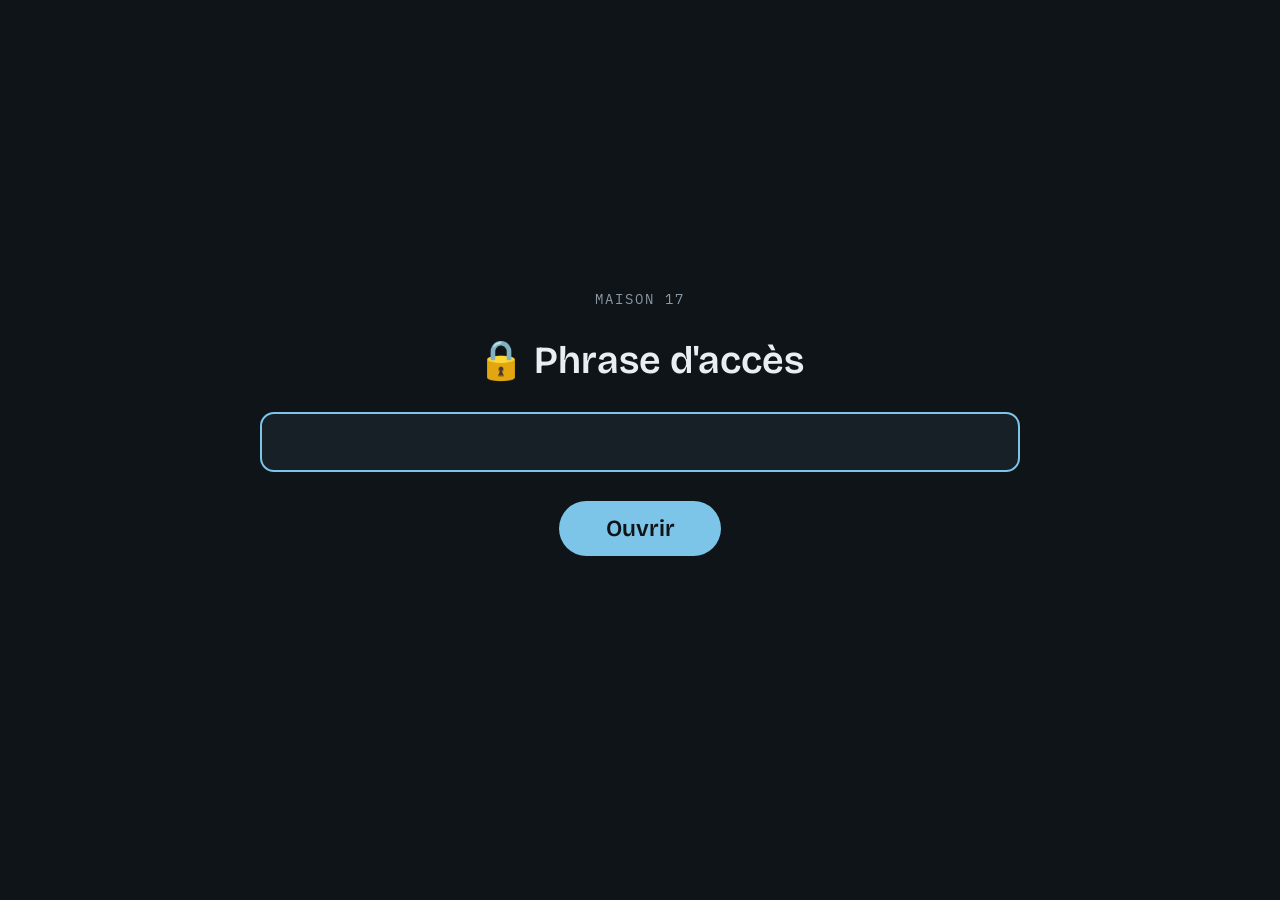
==== commit a13cedce: "Tableau de bord : températures de nouveau affichées Les capteurs sont désormais désignés par leur no" ====
--- a/index.html
+++ b/index.html
@@ -422,7 +422,7 @@
 
 function afficher(appareils){
   var parId = {};
-  appareils.forEach(function(a){ parId[String(a.deviceid).toUpperCase()] = a; });
+  appareils.forEach(function(a){ parId[String(a.deviceid)] = a; });
   var maintenant = Date.now() / 1000;
 
   CAPTEURS.forEach(function(c){
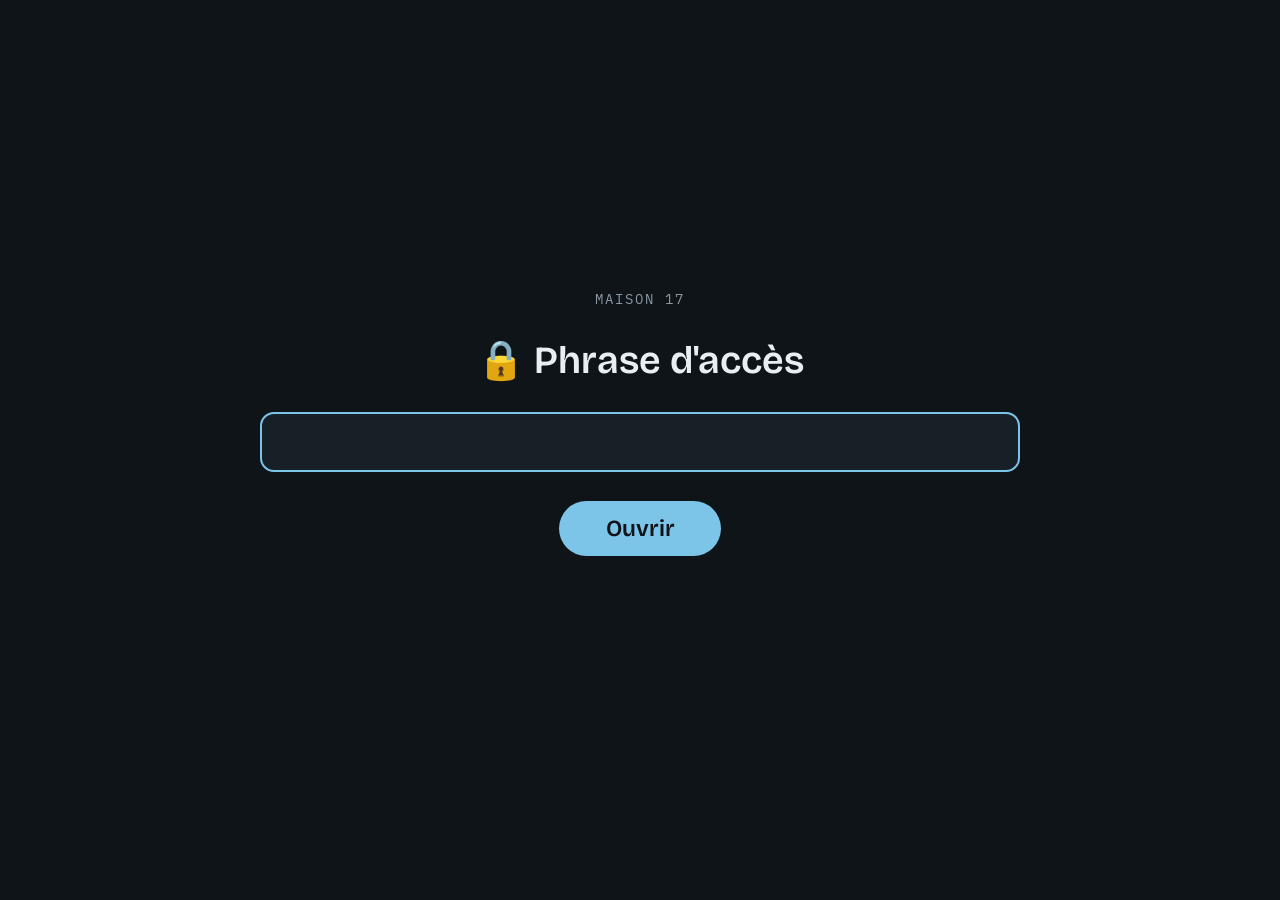
==== commit 3d0f7bf1: "Bouton Chauffage visible aussi sur la télé (page en consultation sans jeton)" ====
--- a/index.html
+++ b/index.html
@@ -335,12 +335,9 @@
   try { var e = JSON.parse(localStorage.getItem("maison17-meteo")); if (e && e.accueil && typeof e.accueil.lat === "number") return e.accueil; } catch (x) {}
   return MAISON;
 })();
-/* Page Chauffage : raccourci seulement sur les appareils où le jeton de réglage a été saisi (pas sur la télé),
-   et aussi dans l'appli installée sur l'écran d'accueil : sur iPhone elle a son propre stockage, séparé de Safari,
-   et pas de barre d'adresse, donc il faut ce raccourci pour y coller le jeton une première fois */
-var APPLI_INSTALLEE = window.navigator.standalone === true ||
-  (window.matchMedia && window.matchMedia("(display-mode: standalone)").matches);
-try { if (APPLI_INSTALLEE || localStorage.getItem("maison17-jeton-chauffage")) RACCOURCIS.push({ lien: "chauffage.html", texte: "🔥 Chauffage" }); } catch (x) {}
+/* Page Chauffage : raccourci sur tous les appareils, télé comprise (consultation : état, courbe, programmation).
+   Les réglages restent réservés aux appareils où le jeton GitHub a été saisi (voir chauffage.html). */
+RACCOURCIS.push({ lien: "chauffage.html", texte: "🔥 Chauffage" });
 if (VUE_METEO) RACCOURCIS = [{ lien: "lieux.html?retour=meteo", texte: "📍 Lieu" }];
 /* Lien partagé avec un lieu, ex. meteo.html?lieu=meze : la première ouverture règle ce lieu sur l'appareil,
    ensuite le choix fait sur place (📍 Lieu) reste prioritaire même si le lien garde ?lieu= */
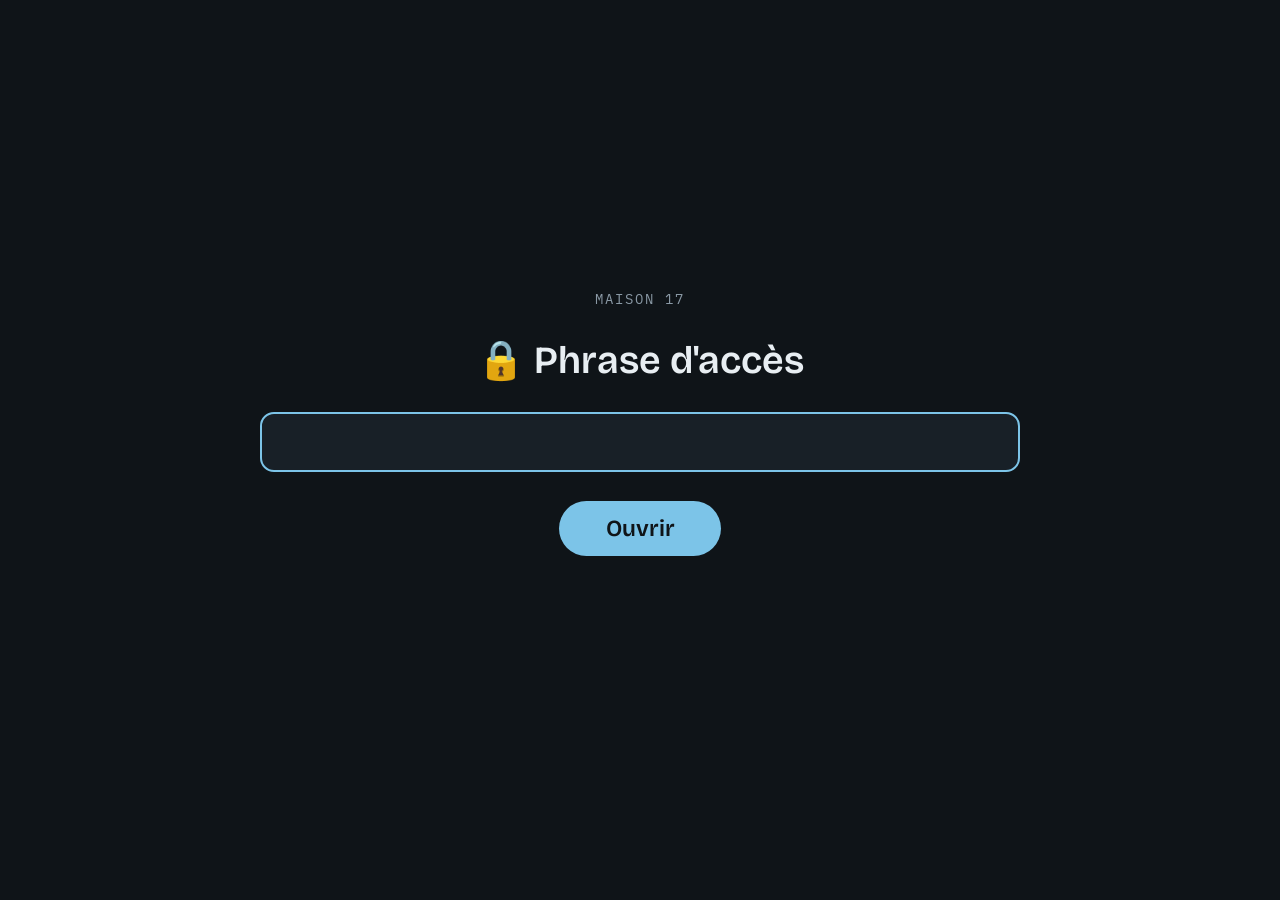
==== commit 87436aa7: "Polices hébergées avec le site (plus de Google Fonts) Bricolage Grotesque (variable + fixes pour la " ====
--- a/index.html
+++ b/index.html
@@ -4,9 +4,7 @@
 <meta charset="utf-8">
 <meta name="viewport" content="width=device-width,initial-scale=1,viewport-fit=cover">
 <title>Maison en direct</title>
-<link rel="preconnect" href="https://fonts.googleapis.com">
-<link rel="preconnect" href="https://fonts.gstatic.com" crossorigin>
-<link rel="stylesheet" href="https://fonts.googleapis.com/css2?family=Bricolage+Grotesque:opsz,wght@12..96,400;12..96,600;12..96,700&family=IBM+Plex+Mono:wght@400;500&display=swap">
+<link rel="stylesheet" href="polices/polices.css">
 <style>
 /* Écran de télé, lu à 3 m : colonne gauche heure + extérieur, grille des pièces à droite. Thème sombre unique pour ménager la dalle. */
 :root{
@@ -111,6 +109,10 @@
 .jour.heures .tps .pl{font-size:1.3em}
 .etat{font-family:var(--mono);font-size:calc(var(--u)*0.9);color:var(--brume)}
 .etat.erreur{color:var(--alerte)}
+/* Voyant « mesures figées » sous la date : visible de loin quand plus rien ne remonte depuis 30 min */
+.voyant{display:none;margin-top:calc(var(--u)*0.7);padding:calc(var(--u)*0.25) calc(var(--u)*0.9);border:2px solid var(--alerte);border-radius:99px;
+  background:rgba(240,138,106,.16);color:#ffb59c;font-size:calc(var(--u)*1.05);font-weight:600;line-height:1.3;white-space:nowrap}
+.voyant.allume{display:inline-block}
 .pieces{display:grid;grid-template-columns:repeat(4,minmax(0,1fr));grid-auto-rows:1fr;gap:calc(var(--u)*1.2);min-width:0}
 .piece{background:var(--ardoise);border-radius:calc(var(--u)*1);padding:calc(var(--u)*1.4) calc(var(--u)*1.6);display:flex;flex-direction:column;justify-content:space-between;gap:calc(var(--u)*0.6);position:relative;min-width:0}
 .piece.principale{grid-column:span 2}
@@ -172,7 +174,7 @@
 @media (max-width:800px) and (orientation:portrait){
   body{overflow:auto}
   .ecran{grid-template-columns:1fr;height:auto;padding:16px}
-  .heure{font-size:18vw}.date{font-size:5vw}.dehors .valeur{font-size:14vw}.dehors .hum{font-size:5vw}
+  .heure{font-size:18vw}.date{font-size:5vw}.voyant{font-size:3.6vw;padding:.6vw 2.5vw}.dehors .valeur{font-size:14vw}.dehors .hum{font-size:5vw}
   .pieces{grid-template-columns:1fr 1fr}.piece{padding:14px}.piece h2{font-size:4.5vw}.temp,.principale .temp{font-size:11vw}
   .raccourcis{margin-top:3vw}.raccourcis a{max-width:none;font-size:3.4vw;padding:1.8vw 1vw;border-radius:2.5vw}.raccourcis a+a{margin-left:2vw}
   .etiquette,.pastille,.maj,.etat,.pile,.bascule{font-size:3vw}.pression{font-size:3.6vw}.pluie .resume{font-size:4vw}.pluie .mf{width:52vw}.pluie .mf .bornes{font-size:2.6vw}.pluie .mf .cases{height:5vw;border-radius:2.5vw}.pluie .mf .reperes{height:4.5vw;font-size:2.2vw}.pluie .b{width:8vw;height:10vw}.pluie .h{font-size:2.6vw}.p15 .grille{grid-template-columns:repeat(3,minmax(0,1fr));grid-template-rows:none}.p15 .jc .d,.p15 .jc .c{font-size:3.2vw}.p15 .jc .t4 b{font-size:4vw}.p15 .jc .t4 .bar{height:8vw}.p15 .jc .t4 span{font-size:2.4vw}.p15 .jc .e b{font-size:6vw}.p15 .jc .e span{font-size:2.2vw}.p15 .entete b{font-size:5vw}.p15 .entete span{font-size:2.6vw}.tendance svg{height:14vw}.tendance .echelle{font-size:2.6vw}.tendance .axe{font-size:2.6vw}.jour{font-size:4vw;grid-template-columns:11vw minmax(0,1fr)}.jour .tps .mn{width:7vw}.jour .tps .mx{width:8vw}.jour .tps .pl{width:11vw}.jour.heures{font-size:2.6vw}.dehors .ciel-act b{font-size:8vw}.dehors .ciel-act span{font-size:2.4vw}.humid{font-size:4vw}.chauffe{font-size:3.2vw}.ciel-tuile{top:12px;right:12px}.ciel-tuile b{font-size:6vw}.ciel-tuile span{font-size:2.4vw}
@@ -259,6 +261,8 @@
 })();
 </script>
 <script src="verrou.js"></script>
+<script src="maj.js"></script>
+<script src="tele.js"></script>
 <script src="veille.js"></script>
 </head>
 <body>
@@ -268,6 +272,7 @@
       <div>
         <div class="heure" id="heure">--:--</div>
         <div class="date" id="date"></div>
+        <div class="voyant" id="voyant" role="status"></div>
       </div>
       <nav class="raccourcis" id="raccourcis" aria-label="Autres pages"></nav>
     </div>
@@ -335,9 +340,12 @@
   try { var e = JSON.parse(localStorage.getItem("maison17-meteo")); if (e && e.accueil && typeof e.accueil.lat === "number") return e.accueil; } catch (x) {}
   return MAISON;
 })();
-/* Page Chauffage : raccourci sur tous les appareils, télé comprise (consultation : état, courbe, programmation).
-   Les réglages restent réservés aux appareils où le jeton GitHub a été saisi (voir chauffage.html). */
-RACCOURCIS.push({ lien: "chauffage.html", texte: "🔥 Chauffage" });
+/* Page Chauffage : raccourci seulement sur les appareils où le jeton de réglage a été saisi (pas sur la télé),
+   et aussi dans l'appli installée sur l'écran d'accueil : sur iPhone elle a son propre stockage, séparé de Safari,
+   et pas de barre d'adresse, donc il faut ce raccourci pour y coller le jeton une première fois */
+var APPLI_INSTALLEE = window.navigator.standalone === true ||
+  (window.matchMedia && window.matchMedia("(display-mode: standalone)").matches);
+try { if (APPLI_INSTALLEE || localStorage.getItem("maison17-jeton-chauffage")) RACCOURCIS.push({ lien: "chauffage.html", texte: "🔥 Chauffage" }); } catch (x) {}
 if (VUE_METEO) RACCOURCIS = [{ lien: "lieux.html?retour=meteo", texte: "📍 Lieu" }];
 /* Lien partagé avec un lieu, ex. meteo.html?lieu=meze : la première ouverture règle ce lieu sur l'appareil,
    ensuite le choix fait sur place (📍 Lieu) reste prioritaire même si le lien garde ?lieu= */
@@ -455,8 +463,29 @@
 function relais(){
   return fetch("data.json?t=" + Date.now(), { cache: "no-store" }).then(lireJson).then(valider);
 }
+/* Voyant : mesures Mobile Alerts plus vieilles que VOYANT_MIN (capteurs muets, ou tâche de publication arrêtée),
+   ou data.json illisible. Recalculé à chaque relecture (toutes les RAFRAICHIR_MIN) et chaque minute. */
+var VOYANT_MIN = 30, derniereMesure = null, mesuresEnPanne = false;
+function duree(min){
+  if (min < 60) return min + " min";
+  var h = Math.floor(min / 60), m = min % 60;
+  if (h >= 48) return Math.floor(h / 24) + " jours";
+  return h + " h" + (m ? " " + (m < 10 ? "0" : "") + m : "");
+}
+function voyant(){
+  var v = el("voyant");
+  if (!v) return;
+  var age = derniereMesure ? Math.floor((Date.now() / 1000 - derniereMesure) / 60) : null;
+  if (mesuresEnPanne && age === null) { v.textContent = "⚠️ Mesures indisponibles"; v.className = "voyant allume"; return; }
+  if (age !== null && age >= VOYANT_MIN) { v.textContent = "⚠️ Mesures figées depuis " + duree(age); v.className = "voyant allume"; return; }
+  v.className = "voyant"; v.textContent = "";
+}
+setInterval(voyant, 60 * 1000);
 function ok(j, source){
   afficher(j.devices);
+  derniereMesure = null; mesuresEnPanne = false;
+  (j.devices || []).forEach(function(a){ var t = a.measurement && a.measurement.ts; if (typeof t === "number" && (!derniereMesure || t > derniereMesure)) derniereMesure = t; });
+  voyant();
   var etat = el("etat"); etat.className = "etat";
   etat.textContent = "Mobile Alerts" + source + " · vérifié à " + new Date().toLocaleTimeString("fr-FR", { hour: "2-digit", minute: "2-digit" });
 }
@@ -482,6 +511,7 @@
     .catch(function(e){
       var etat = el("etat"); etat.className = "etat erreur";
       etat.textContent = "Mesures indisponibles (" + e.message + "). Nouvel essai dans " + RAFRAICHIR_MIN + " min.";
+      mesuresEnPanne = true; voyant();
     });
 }
 
@@ -839,25 +869,7 @@
 /* Retour sur l'onglet après une mise en veille : le minuteur peut avoir été suspendu, on le vérifie tout de suite */
 document.addEventListener("visibilitychange", function(){ if (!document.hidden && voletOuvert()) texteBouton(); });
 
-/* La page ne se recharge pas d'elle-même : on vérifie toutes les 5 min si une nouvelle version a été publiée,
-   et on recharge (le volet se referme, le code d'accès reste retenu). */
-var versionChargee = null;
-function versionPage(){
-  return Promise.all(["index.html", "verrou.js"].map(function(f){
-    return fetch(f + "?v=" + Date.now(), { cache: "no-store" }).then(function(r){ if (!r.ok) throw new Error(); return r.text(); });
-  })).then(function(t){
-    var txt = t.join(""), h = 0;
-    for (var i = 0; i < txt.length; i++) h = (h * 31 + txt.charCodeAt(i)) | 0;   // empreinte simple du contenu
-    return txt.length + ":" + h;
-  });
-}
-versionPage().then(function(v){ versionChargee = v; }).catch(function(){});
-setInterval(function(){
-  versionPage().then(function(v){
-    if (versionChargee === null) { versionChargee = v; return; }
-    if (v !== versionChargee) location.reload();
-  }).catch(function(){});
-}, 5 * 60 * 1000);
+/* Nouvelle version publiée : rechargement par maj.js (numéro de version inscrit par la tâche). */
 
 /* Raccourcis, et production solaire en direct sur celui de la page Énergie */
 document.getElementById("raccourcis").innerHTML = RACCOURCIS.map(function(r){
--- a/polices/polices.css
+++ b/polices/polices.css
@@ -0,0 +1,15 @@
+/* Polices du site, hébergées avec lui (plus de Google Fonts : affichage plus rapide, surtout sur la télé).
+   Bricolage Grotesque (SIL Open Font License) : fichier variable pour les navigateurs récents (format
+   « woff2-variations », graisses et tailles optiques fines), fichiers fixes 400/600/700 pour les anciens
+   (télé Samsung de 2018), qui ignorent ce format et prennent le suivant. IBM Plex Mono (OFL) 400 et 500.
+   Sous-ensembles latin et latin étendu seulement. Fichiers tirés de Google Fonts le 20/11/2026. */
+@font-face{font-family:'Bricolage Grotesque';font-style:normal;font-weight:400;font-display:swap;src:url(bricolage-variable-latin-ext.woff2) format("woff2-variations"), url(bricolage-400-latin-ext.woff2) format("woff2");unicode-range:U+0100-02BA, U+02BD-02C5, U+02C7-02CC, U+02CE-02D7, U+02DD-02FF, U+0304, U+0308, U+0329, U+1D00-1DBF, U+1E00-1E9F, U+1EF2-1EFF, U+2020, U+20A0-20AB, U+20AD-20C4, U+2113, U+2C60-2C7F, U+A720-A7FF}
+@font-face{font-family:'Bricolage Grotesque';font-style:normal;font-weight:400;font-display:swap;src:url(bricolage-variable-latin.woff2) format("woff2-variations"), url(bricolage-400-latin.woff2) format("woff2");unicode-range:U+0000-00FF, U+0131, U+0152-0153, U+02BB-02BC, U+02C6, U+02DA, U+02DC, U+0304, U+0308, U+0329, U+2000-206F, U+20AC, U+2122, U+2191, U+2193, U+2212, U+2215, U+FEFF, U+FFFD}
+@font-face{font-family:'Bricolage Grotesque';font-style:normal;font-weight:600;font-display:swap;src:url(bricolage-variable-latin-ext.woff2) format("woff2-variations"), url(bricolage-600-latin-ext.woff2) format("woff2");unicode-range:U+0100-02BA, U+02BD-02C5, U+02C7-02CC, U+02CE-02D7, U+02DD-02FF, U+0304, U+0308, U+0329, U+1D00-1DBF, U+1E00-1E9F, U+1EF2-1EFF, U+2020, U+20A0-20AB, U+20AD-20C4, U+2113, U+2C60-2C7F, U+A720-A7FF}
+@font-face{font-family:'Bricolage Grotesque';font-style:normal;font-weight:600;font-display:swap;src:url(bricolage-variable-latin.woff2) format("woff2-variations"), url(bricolage-600-latin.woff2) format("woff2");unicode-range:U+0000-00FF, U+0131, U+0152-0153, U+02BB-02BC, U+02C6, U+02DA, U+02DC, U+0304, U+0308, U+0329, U+2000-206F, U+20AC, U+2122, U+2191, U+2193, U+2212, U+2215, U+FEFF, U+FFFD}
+@font-face{font-family:'Bricolage Grotesque';font-style:normal;font-weight:700;font-display:swap;src:url(bricolage-variable-latin-ext.woff2) format("woff2-variations"), url(bricolage-700-latin-ext.woff2) format("woff2");unicode-range:U+0100-02BA, U+02BD-02C5, U+02C7-02CC, U+02CE-02D7, U+02DD-02FF, U+0304, U+0308, U+0329, U+1D00-1DBF, U+1E00-1E9F, U+1EF2-1EFF, U+2020, U+20A0-20AB, U+20AD-20C4, U+2113, U+2C60-2C7F, U+A720-A7FF}
+@font-face{font-family:'Bricolage Grotesque';font-style:normal;font-weight:700;font-display:swap;src:url(bricolage-variable-latin.woff2) format("woff2-variations"), url(bricolage-700-latin.woff2) format("woff2");unicode-range:U+0000-00FF, U+0131, U+0152-0153, U+02BB-02BC, U+02C6, U+02DA, U+02DC, U+0304, U+0308, U+0329, U+2000-206F, U+20AC, U+2122, U+2191, U+2193, U+2212, U+2215, U+FEFF, U+FFFD}
+@font-face{font-family:'IBM Plex Mono';font-style:normal;font-weight:400;font-display:swap;src:url(plex-mono-400-latin-ext.woff2) format("woff2");unicode-range:U+0100-02BA, U+02BD-02C5, U+02C7-02CC, U+02CE-02D7, U+02DD-02FF, U+0304, U+0308, U+0329, U+1D00-1DBF, U+1E00-1E9F, U+1EF2-1EFF, U+2020, U+20A0-20AB, U+20AD-20C4, U+2113, U+2C60-2C7F, U+A720-A7FF}
+@font-face{font-family:'IBM Plex Mono';font-style:normal;font-weight:400;font-display:swap;src:url(plex-mono-400-latin.woff2) format("woff2");unicode-range:U+0000-00FF, U+0131, U+0152-0153, U+02BB-02BC, U+02C6, U+02DA, U+02DC, U+0304, U+0308, U+0329, U+2000-206F, U+20AC, U+2122, U+2191, U+2193, U+2212, U+2215, U+FEFF, U+FFFD}
+@font-face{font-family:'IBM Plex Mono';font-style:normal;font-weight:500;font-display:swap;src:url(plex-mono-500-latin-ext.woff2) format("woff2");unicode-range:U+0100-02BA, U+02BD-02C5, U+02C7-02CC, U+02CE-02D7, U+02DD-02FF, U+0304, U+0308, U+0329, U+1D00-1DBF, U+1E00-1E9F, U+1EF2-1EFF, U+2020, U+20A0-20AB, U+20AD-20C4, U+2113, U+2C60-2C7F, U+A720-A7FF}
+@font-face{font-family:'IBM Plex Mono';font-style:normal;font-weight:500;font-display:swap;src:url(plex-mono-500-latin.woff2) format("woff2");unicode-range:U+0000-00FF, U+0131, U+0152-0153, U+02BB-02BC, U+02C6, U+02DA, U+02DC, U+0304, U+0308, U+0329, U+2000-206F, U+20AC, U+2122, U+2191, U+2193, U+2212, U+2215, U+FEFF, U+FFFD}
